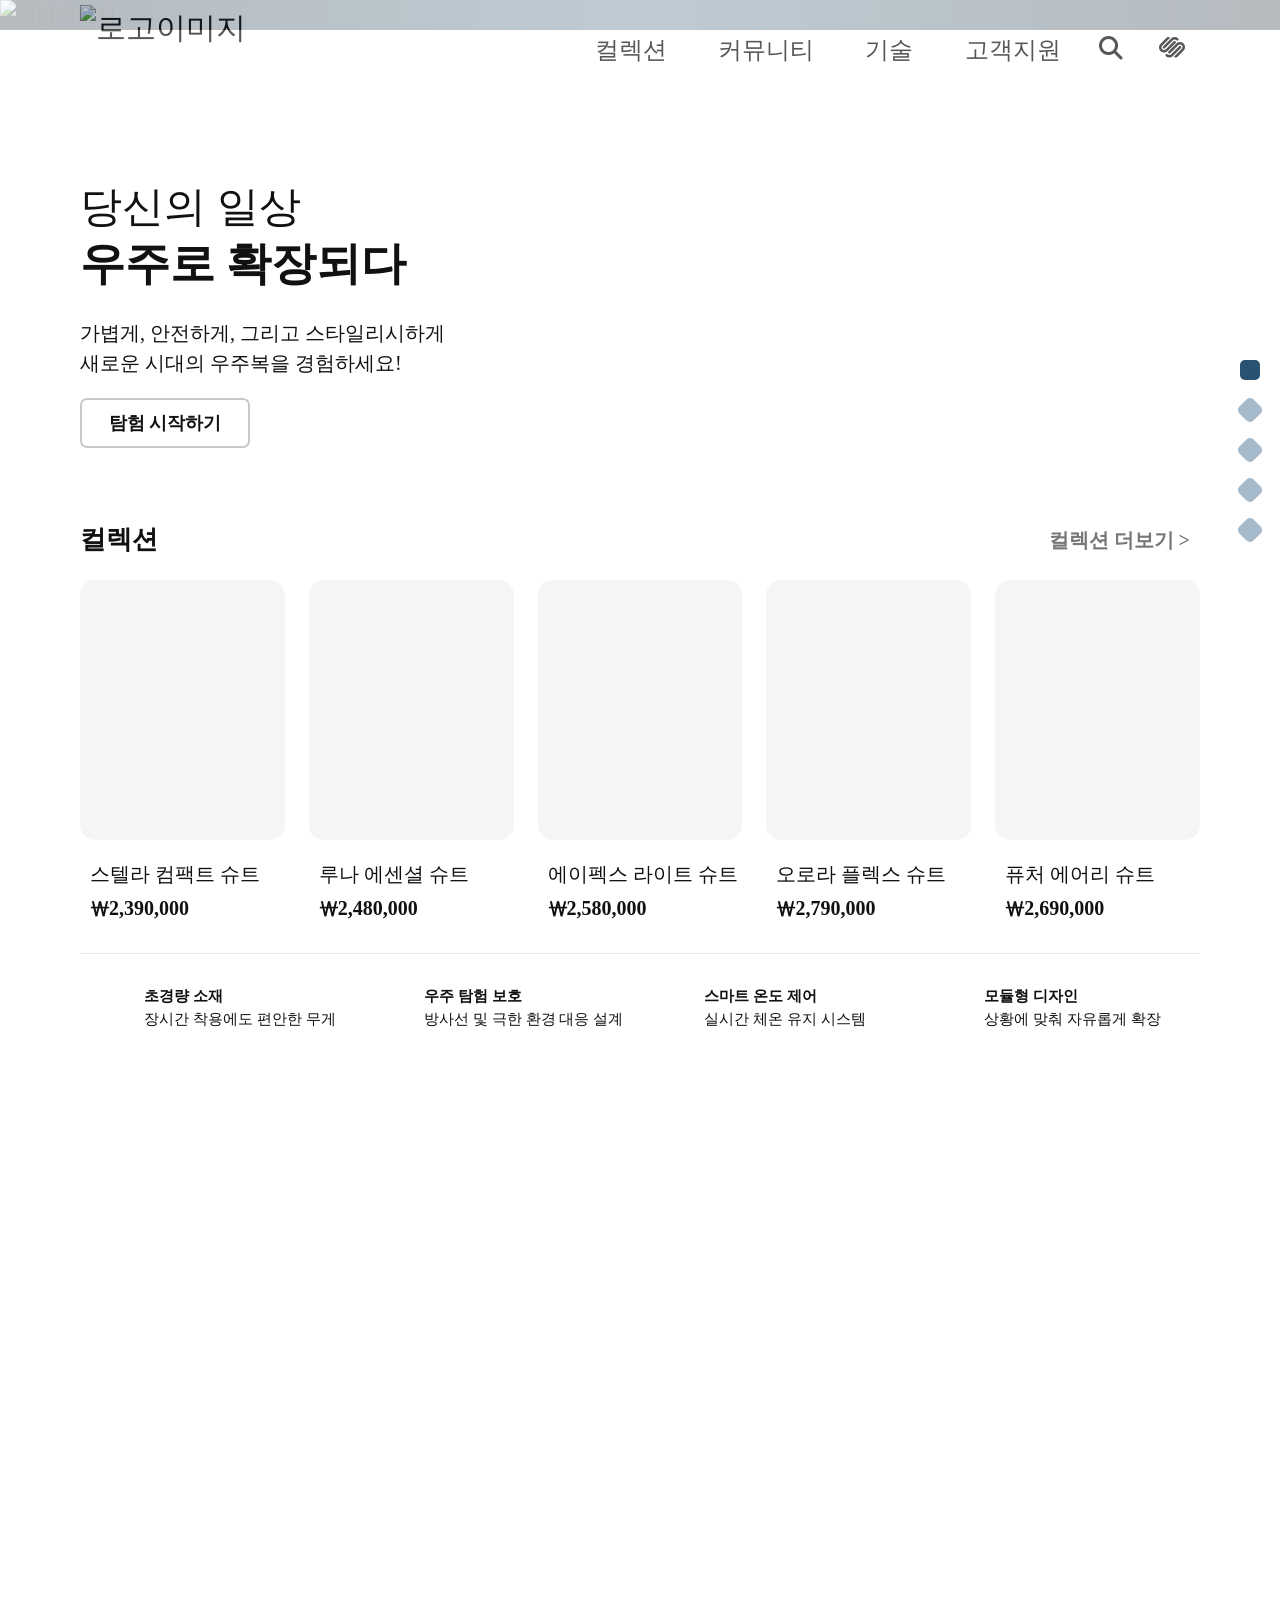
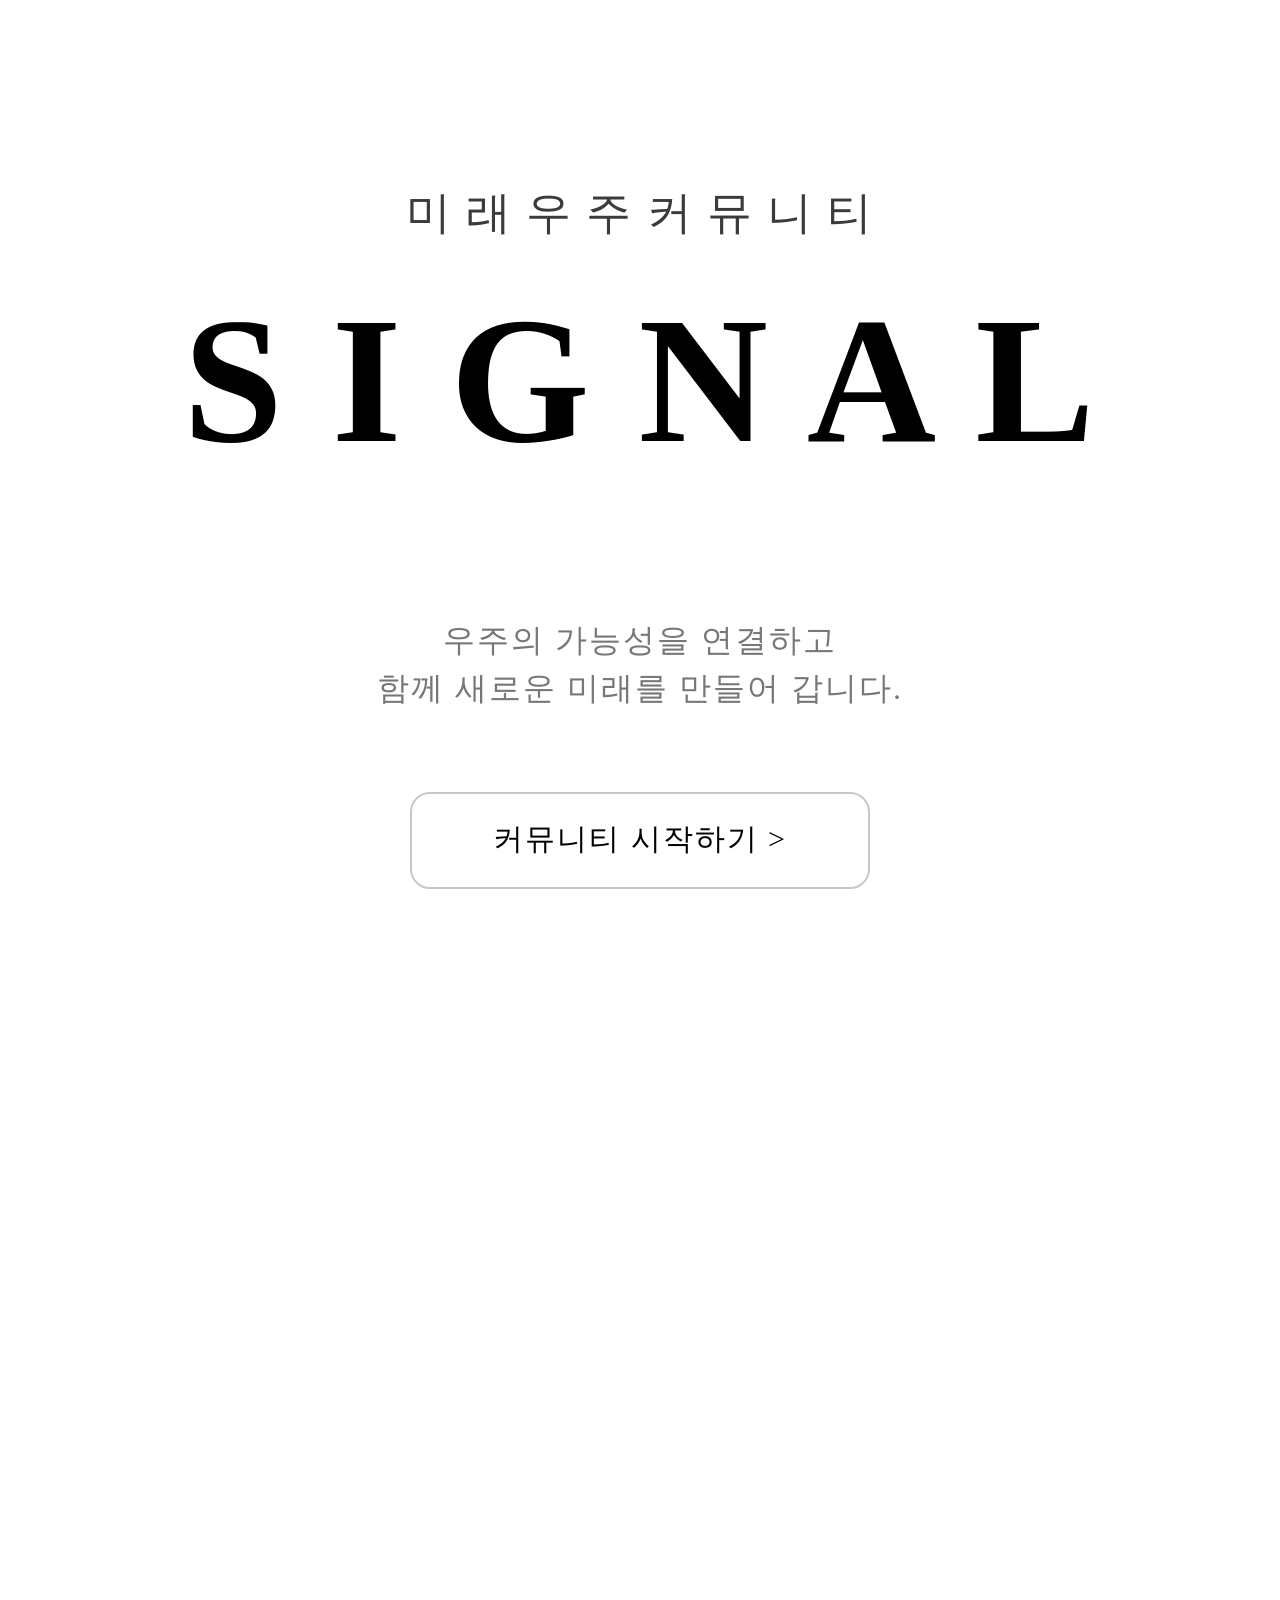
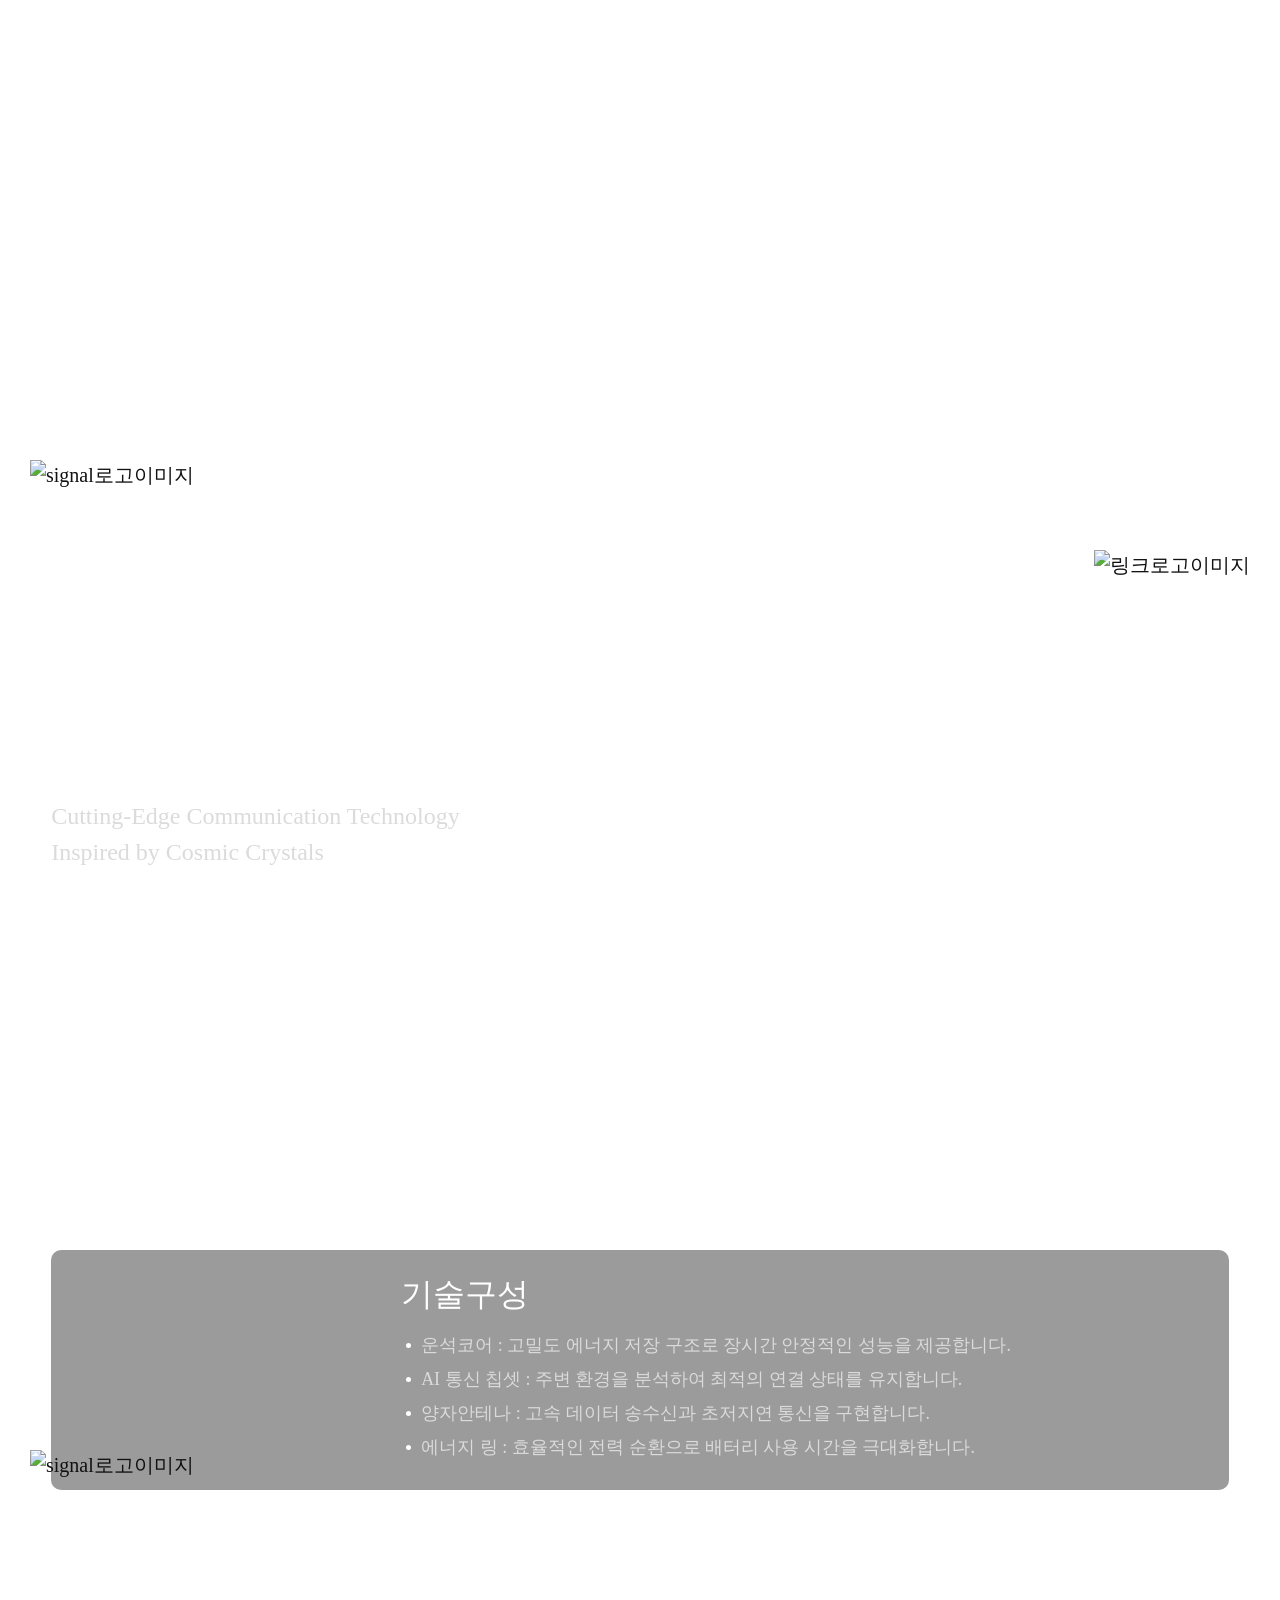
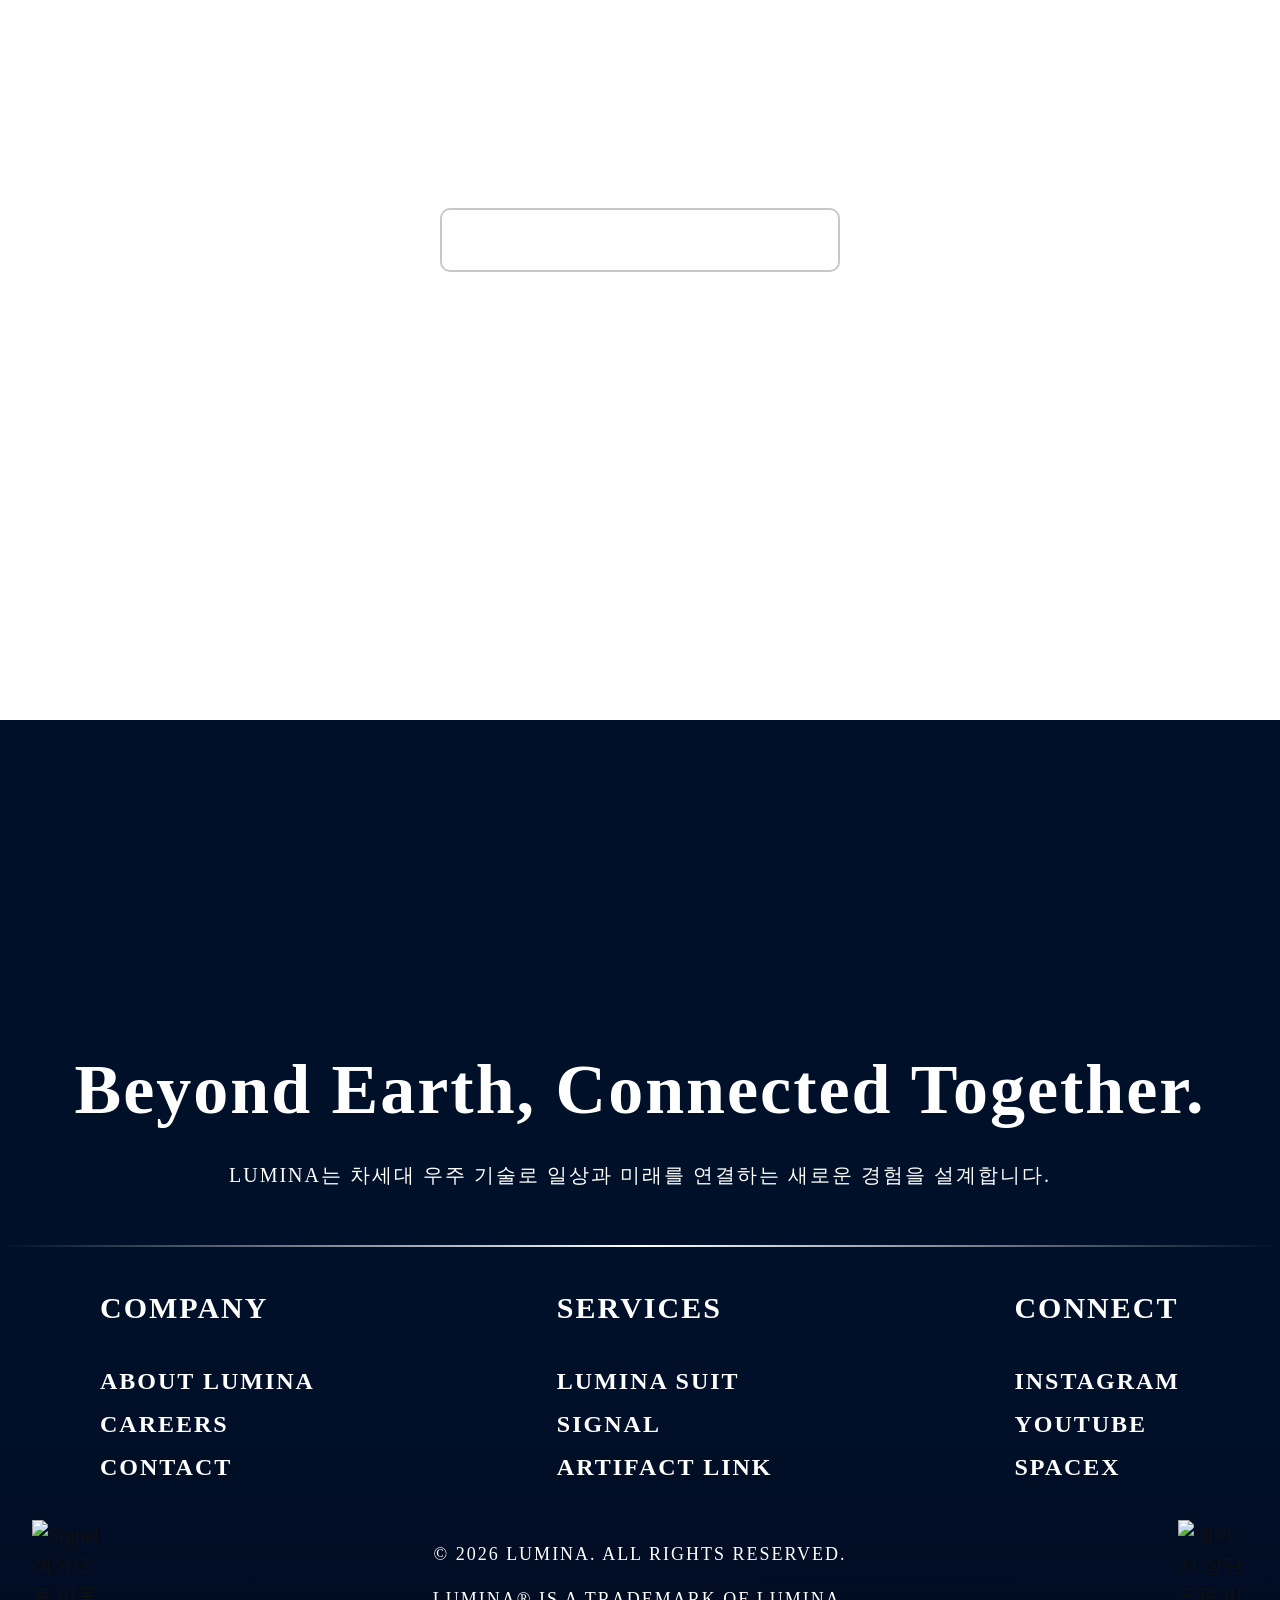
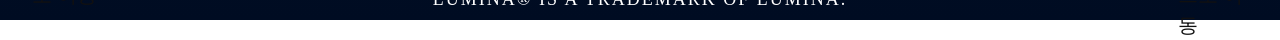
==== index.html @ 4509d10c "Add files via upload" ====
<!DOCTYPE html>
<html lang="ko">
<head>
    <meta charset="UTF-8">
    <meta name="viewport" content="width=device-width, initial-scale=1.0">
    <title>LUMINA</title>
    <link rel="stylesheet" href="./css/style.css">
    <link rel="stylesheet" href="./css/all.css">
    <link rel="stylesheet" href="./css/media.css">
    <link rel="icon" href="./images/icon.png">
</head>
<body>
    <main id="MAIN">
        <div class="main_wrap">
            <div class="main_Bg">
                <img src="./images/bg6_2.png" alt="배경이미지">
            </div>
            <div id="skip">
                <a href="#">LuminaSuit - click</a>
                <a href="#">LuminaSignal - click</a>
                <a href="#">LuminaLink - click</a>
                <a href="#">LuminaCare - click</a>
                <a href="#">Footer - click</a>
            </div>
            <div id="dot">
                <ul>
                    <li class="active"><a href="#"><em>section1</em></a></li>
                    <li><a href="#"><em>section2</em></a></li>
                    <li><a href="#"><em>section3</em></a></li>
                    <li><a href="#"><em>section4</em></a></li>
                    <li><a href="#"><em>section5</em></a></li>
                </ul>
            </div>
            <div id="LUMINA">
                <section id="luminaSuit">
                    <div class="suit_inner">
                        <header class="header">
                            <div class="headerContain">
                                <h1 class="logo">
                                    <a href="#">
                                        <img src="./images/logo.png" alt="로고이미지">
                                    </a>
                                </h1>
                                <div class="headerMenu">
                                    <nav class="nav">
                                        <ul>
                                            <li><a href="./index1.html">컬렉션</a></li>
                                            <li><a href="./index2.html">커뮤니티</a></li>
                                            <li><a href="./index3.html">기술</a></li>
                                            <li><a href="./index4.html">고객지원</a></li>
                                        </ul>
                                    </nav>
                                    <div class="btn">
                                        <button type="button" class="search_btn" aria-label="검색창 열기">
                                            <i class="fa-solid fa-magnifying-glass"></i>
                                        </button>
                                        <button type="button" class="login_btn" aria-label="Login_btn">
                                            <i class="fa-brands fa-squarespace"></i>
                                        </button>
                                    </div>
                                </div>
                            </div>
                        </header> 
                        <div class="headerPopup">
                            <div class="search_popup">
                                <div class="search_box">
                                    <button type="button" class="search_close" aria-label="검색창 닫기">
                                        <i class="fa-solid fa-xmark"></i>
                                    </button>
                                    <form class="search_form">
                                        <label class="blind" for="searchInput"></label>
                                        <input type="search" id="searchInput" class="searchBar"  placeholder="무엇을 도와드릴까요?">
                                        <button type="submit" class="search">SEARCH</button>
                                    </form>
                                </div>
                            </div>
                            <div class="login_popup">
                                <div class="login_box">
                                    <button type="button" class="login_close" aria-label="로그인 닫기">
                                        <i class="fa-solid fa-xmark"></i>
                                    </button>
                                    <h2 class="login_tit">LOGIN</h2>
                                    <form class="login_form">
                                        <label class="blind" for="loginId">이메일</label>
                                        <input type="email" id="loginId" class="email"  placeholder="Email address">
                                        <label class="blind" for="loginPw">비밀번호</label>
                                        <input type="password" id="loginPw" class="pass" placeholder="Password">
                                        <button type="submit" class="login">로그인</button>
                                    </form>
                                </div>
                            </div>
                        </div>
                        <section class="banner">
                            <div class="banner_inner">
                                <h2 class="banner_tit">
                                    <p class="p1">당신의 일상</p>
                                    <p class="p2">우주로 확장되다</p>
                                </h2>
                                <span class="banner_desc">
                                    가볍게, 안전하게, 그리고 스타일리시하게
                                    <em>새로운 시대의 우주복을 경험하세요!</em>
                                </span>
                                <button class="start_btn"><span>탐험 시작하기</span></button>
                            </div>
                        </section>
                        <div class="collection">
                            <div class="collection_inner">
                                <div class="collect_box">
                                    <h3 class="collection_tit">컬렉션</h3>
                                    <a href="./index1.html" class="collection_more" target="_blank">컬렉션 더보기 ></a>
                                </div>
                                <div class="collect_view swiper mySwiper">
                                    <div class="collect_list swiper-wrapper">
                                        <div class="collect_item swiper-slide col1">
                                            <a href="#">
                                                <img src="./images/wear1.png" alt="우주복1">
                                            </a>
                                            <span>스텔라 컴팩트 슈트</span> 
                                            <em>₩2,390,000</em>
                                        </div>
                                        <div class="collect_item swiper-slide col2">
                                            <a href="#">
                                                <img src="./images/wear2.png" alt="우주복2">
                                            </a>
                                            <span>루나 에센셜 슈트</span> <em>₩2,480,000</em>
                                        </div>
                                        <div class="collect_item swiper-slide col3">
                                            <a href="#">
                                                <img src="./images/wear3.png" alt="우주복3">
                                            </a>
                                            <span>에이펙스 라이트 슈트</span> <em>₩2,580,000</em>
                                        </div>
                                        <div class="collect_item swiper-slide col4">
                                            <a href="#">
                                                <img src="./images/wear4.png" alt="우주복4">
                                            </a>
                                            <span>오로라 플렉스 슈트</span> <em>₩2,790,000</em>
                                        </div>
                                        <div class="collect_item swiper-slide col5">
                                            <a href="#">
                                                <img src="./images/wear5.png" alt="우주복5">
                                            </a>
                                            <span>퓨처 에어리 슈트</span> <em>₩2,690,000</em>
                                        </div>
                                    </div>
                                </div>
                                <div class="collect_icon">
                                    <div class="icon_box">
                                        <div class="desc_icon con1"></div>
                                        <span>초경량 소재<em>장시간 착용에도 편안한 무게</em><span>
                                    </div>
                                    <div class="icon_box">
                                        <div class="desc_icon con2"></div>
                                        <span>우주 탐험 보호<em>방사선 및 극한 환경 대응 설계</em><span>
                                    </div>
                                    <div class="icon_box">
                                        <div class="desc_icon con3"></div>
                                        <span>스마트 온도 제어<em>실시간 체온 유지 시스템</em><span>
                                    </div>
                                    <div class="icon_box">
                                        <div class="desc_icon con4"></div>
                                        <span>모듈형 디자인<em>상황에 맞춰 자유롭게 확장</em><span>
                                    </div>
                                </div>
                            </div>
                        </div>
                    </div>
                </section>
                <section id="luminaSignal">
                    <div class="signal_inner">
                        <div class="signal_planet">
                            <div class="signal_planet_light"></div>
                            <div class="signal_planet_dark"></div>
                        </div>
                        <div class="signal_box">
                            <span class="signal_text">미 래 우 주 커 뮤 니 티</span>
                            <div class="signal_tit"> S I G N A L</div>
                            <span class="signal_desc">우주의 가능성을 연결하고
                                <em>함께 새로운 미래를 만들어 갑니다.</em>
                            </span>
                            <a href="./index2.html" class="signal_btn"><span>커뮤니티 시작하기 ></span></a>
                        </div>
                        <div class="signal_logo">
                            <a href="./index2.html" target="_blank">
                                <img src="./images/logoSignal.png" alt="signal로고이미지">
                            </a>
                        </div>
                    </div>
                </section>
                <section id="luminaLink">
                    <div class="link_inner">
                        <div class="link_logo">
                            <a href="#" target="_blank">
                                <img src="./images/logoLink.png" alt="링크로고이미지">
                            </a>
                        </div>
                        <div class="linkContain">
                            <div class="link_tit">
                                <span>우주의 에너지를 담은</span>
                                <span>연결의 반지</span>
                            </div>
                            <span class="link_desc">
                                <em>Cutting-Edge Communication Technology</em>
                                <em>Inspired by Cosmic Crystals</em>
                            </span>
                            <div class="link_icon">
                                <div class="icon_box">
                                    <div class="link_icon con5"></div>
                                    <span>실시간 통신<em>0.01s 초저지연</em><span>
                                </div>
                                <div class="icon_box">
                                    <div class="link_icon con6"></div>
                                    <span>초고속 전송<em>10Tbps 속도</em><span>
                                </div>
                                <div class="icon_box">
                                    <div class="link_icon con7"></div>
                                    <span>강력한 안정성<em>99.999% 연결</em><span>
                                </div>
                                <div class="icon_box">
                                    <div class="link_icon con8"></div>
                                    <span>에너지 효율<em>스마트 전력관리</em><span>
                                </div>
                            </div>
                            <div class="link_features">
                                <div class="features_box">
                                    <div class="features_img"></div>
                                    <h3 class="features_tit">기술구성</h3>
                                    <span class="features_desc">
                                        <em>운석코어 : 고밀도 에너지 저장 구조로 장시간 안정적인 성능을 제공합니다.</em>
                                        <em>AI 통신 칩셋 : 주변 환경을 분석하여 최적의 연결 상태를 유지합니다.</em>
                                        <em>양자안테나 : 고속 데이터 송수신과 초저지연 통신을 구현합니다.</em>
                                        <em>에너지 링 : 효율적인 전력 순환으로 배터리 사용 시간을 극대화합니다.</em>
                                    </span>
                                </div>
                                <div class="features_cart">
                                    <img src="./images/linebg2.png" alt="차트이미지">
                                    <span class="line_overlay"></span>
                                    <span class="cart_box">
                                        <em class="name1">데이터처리</em>
                                        <em class="name2">통신속도</em>
                                        <em class="name3">안정성</em>
                                        <em class="name4">에너지효율</em>
                                        <em class="name5">연결범위</em>
                                        <em class="name6">보안성</em>
                                    </span>
                                </div>
                            </div>    
                        </div>
                        <div class="linkProduct">
                            <div class="product_img"></div>
                            <span>Tektite Core</span>
                        </div>
                    </div> 
                </section>
                <section id="luminaCare">
                    <div class="care_inner">
                        <div class="care_logo">
                            <a href="./index4.html" target="_blank">
                                <img src="./images/logoCare.png" alt="signal로고이미지">
                            </a>
                        </div>
                        <div class="care_box">
                            <div class="care_tit">
                                <span>우리는</span>
                                <span>미래에도 <em class="care"> 연결되어 있습니다.</em></span>
                            </div>
                            <span class="care_desc">
                                <em>시간을 넘어</em> 
                                <em>당신의 일상과 미래까지</em> 
                                <em>LUMINA는 연결을 멈추지 않습니다.</em>
                            </span>
                            <a href="./index4.html" class="care_btn" target="_blank"><span>AI와 발전하는</span>
                                <span>더 스마트한 고객지원  ></span> </a>
                        </div>
                    </div>
                </section>
                <footer id="footer">
                    <div class="footer_inner">
                        <div class="footerContain">
                            <div class="footer_tit">
                                Beyond Earth, Connected Together.
                            </div>
                            <span class="footer_desc">
                                LUMINA는 차세대 우주 기술로 일상과 미래를 연결하는 새로운 경험을 설계합니다.
                            </span>
                            <span class="line"></span>
                            <nav class="footer_nav">
                                <ul>
                                    <li>
                                        <a href="#">COMPANY</a>
                                        <ul class="sub">
                                            <li><a href="#">ABOUT LUMINA</a></li>
                                            <li><a href="#">CAREERS</a></li>
                                            <li><a href="#">CONTACT</a></li>
                                        </ul>
                                    </li>
                                    <li>
                                        <a href="#">SERVICES</a>
                                        <ul class="sub">
                                            <li><a href="./index1.html">LUMINA SUIT</a></li>
                                            <li><a href="./index2.html">SIGNAL</a></li>
                                            <li><a href="./index3.html">ARTIFACT LINK</a></li>
                                        </ul>
                                    </li>
                                    <li>
                                        <a href="#">CONNECT</a>
                                        <ul class="sub">
                                            <li><a href="https://www.instagram.com/">INSTAGRAM</a></li>
                                            <li><a href="https://www.youtube.com/">YOUTUBE</a></li>
                                            <li><a href="https://x.com/">SPACEX</a></li>
                                        </ul>
                                    </li>
                                </ul>
                            </nav>
                            <div class="footer_copy">
                                <span>© 2026 LUMINA. ALL RIGHTS RESERVED.
                                    <em> LUMINA® IS A TRADEMARK OF LUMINA.</em>
                                </span>
                            </div>
                        </div>
                    </div>
                </footer>
            </div>
            <div id="Link">
                <div id="Link_singnal">
                    <a href="./index2.html">
                        <img src="./images/link1.png" alt="Signal 섹션으로 이동">
                    </a>
                </div>
                <div id="Link_top">
                    <a href="#">
                        <img src="./images/suit2.png " alt="페이지 상단으로 이동">
                    </a>
                </div>
            </div>
        </div>
    </main>

    <script src="https://ajax.googleapis.com/ajax/libs/jquery/1.12.4/jquery.min.js"></script>
    <script src="https://cdn.jsdelivr.net/npm/swiper@14.0.1/swiper-bundle.min.js"></script>
    <script src="https://cdn.jsdelivr.net/npm/gsap@3.15/dist/gsap.min.js"></script>

    <script>
    

    // dot

    const dot = $("#dot>ul>li");
    const sect = $("#LUMINA>section, #LUMINA > footer");
    
    dot.click(scrollNav);

    function scrollNav(e){
        e.preventDefault();
        let target=$(this);
        let index=target.index();
        let section=sect.eq(index);
        let offset=section.offset().top;
        $("html, body").animate({scrollTop:offset},600);
    }
    
    $(window).scroll(function(){
        let wScroll = $(this).scrollTop();
        let current = 0;

        for (let i = 0; i < sect.length; i++) {
            let sectTop = sect.eq(i).offset().top;

            if (wScroll >= sectTop - 200) {
            current = i;
            }
        }
        // 페이지 맨 아래 근처면 마지막 dot 활성화
        if (wScroll + $(window).height() >= $(document).height() - 5) {
            current = sect.length - 1;
        }
        dot.removeClass("active");
        dot.eq(current).addClass("active");
    });


    // search open
    const searchPopup = document.querySelector('.search_popup');
    const searchClose = document.querySelector('.search_close');
    const searchBtn = document.querySelector('.search_btn');
    
    // 열기
    searchBtn.addEventListener('click', () => {
        loginPopup.classList.remove('active');
        searchPopup.classList.add('active');
    });
    // 닫기
    searchClose.addEventListener('click', () => {
        searchPopup.classList.remove('active');
    });

    
    // search 
    const searchForm = document.querySelector('.search_form');
    const searchInput = document.querySelector('#searchInput');

    // 검색 실행 이벤트 (Enter or 버튼 클릭)
    searchForm.addEventListener('submit',(e)=>{
        e.preventDefault();
        const keyword = searchInput.value.trim(); 
        // 입력값 공백 제거
        
        // 값이 없으면 실행 안 함
        if (keyword === '') return;

        // 네이버 검색 URL 생성
        const url = `https://search.naver.com/search.naver?query=${encodeURIComponent(keyword)}`;
        // ${encodeURIComponent(keyword) :검색어를 URL 안전한 문자로 변환

        console.log(searchForm);
        console.log(searchInput);
    
        window.open(url, '_blank');

        searchInput.value = '';
    });
        

    //login
    const loginPopup = document.querySelector('.login_popup');
    const loginClose = document.querySelector('.login_close');
    const loginForm = document.querySelector('.login_form');
    const loginBtn = document.querySelector('.login_btn'); 

    // 열기
    loginBtn.addEventListener('click', () => {
        searchPopup.classList.remove('active');
        loginPopup.classList.add('active');
    });
    // 닫기
    loginClose.addEventListener('click', () => {
        loginPopup.classList.remove('active');
    });


    //login
    loginForm.addEventListener('submit',(e) =>{
        e.preventDefault();

        const email = document.querySelector('#loginId').value.trim();
        const pw = document.querySelector('#loginPw').value.trim();

        // 임의 값이라도 입력되면 실행
        if (email === '' || pw === '') return;

        // 성공 처리 (임시)
        loginPopup.classList.remove('active'); //창닫기
        loginForm.reset(); // 입력값 초기화
    });
    

    // 검색, 로그인 ESC키 닫기
    document.addEventListener('keydown', (e) => {
        if (e.key === 'Escape') {
            searchPopup.classList.remove('active');
            loginPopup.classList.remove('active');
        }
    });


    //스크롤내려오기
    
    window.addEventListener("scroll", () => {
        const bg = document.querySelector("#MAIN .main_Bg");
        if (!bg) return;

        const w = window.innerWidth;
        const scrollY = window.scrollY;

        let speed = 0.63; // PC 기본

        if (w <= 300) {
            speed = 0.6;      // Small Mobile
        } else if (w <= 440) {
            speed = 0.98;      // Mobile
        } else if (w <= 600) {
            speed = 0.9;      // Large Mobile
        } else if (w <= 780) {
            speed = 0.9;      // Small Tablet
        } else if (w <= 900) {
            speed = 0.9;      // Tablet
        } else if (w <= 1039) {
            speed = 0.9;      // Large Tablet
        } else if (w >= 1440) {
            speed = 0.63;        // Large PC
        }

        bg.style.transform = `translateY(${scrollY * speed}px)`;
    });

    

    //클릭시 이벤트

    document.querySelectorAll('.desc_icon').forEach(icon => {
        icon.addEventListener('click', () => {
            icon.classList.toggle('on');
        });
    });

    const linkProduct = document.querySelector('.linkProduct');
    linkProduct.addEventListener('click', () => {
        linkProduct.classList.toggle('on');
    });

    const linkDesc = document.querySelector('.linkContain .link_desc');
    linkDesc.addEventListener('click', () => {
        linkDesc.classList.toggle('on');
    });

    document.querySelectorAll('.icon_box').forEach(box => {
        box.addEventListener('click', () => {
            box.classList.toggle('on');
        });
    });
    document.querySelectorAll('.features_cart').forEach(cart => {
        cart.addEventListener('click', () => {
            cart.classList.toggle('on');
        });
    });



   //순차적 슬라이드
    document.addEventListener("DOMContentLoaded", () => {

    const section = document.querySelector("#luminaLink");
    if (!section) return;

    const tit = section.querySelector(".link_tit");
    const desc = section.querySelector(".link_desc");

    const featureTit = section.querySelector(".features_tit");
    const featureDesc = section.querySelector(".features_desc");
    const ems = section.querySelectorAll(".features_desc > em");

    const icons = section.querySelectorAll(".icon_box");
    const featureImg = section.querySelector(".features_img");
    const cart = section.querySelector(".features_cart");

    const product = section.querySelector(".linkProduct");
    const productImg = section.querySelector(".product_img");
    const productText = section.querySelector(".linkProduct > span");

    let timer = null;
    let hasPlayed = false;

    const reset = () => {
        section.querySelectorAll(".is_active").forEach(el => {
            el.classList.remove("is_active");
        });
    };

    const play = () => {
        reset();
        let delay = 250;

        // 타이틀 + 설명
        setTimeout(() => {
            tit?.classList.add("is_active");
            desc?.classList.add("is_active");
        }, delay);

        delay += 400;

        // 기술
        setTimeout(() => {
            featureTit?.classList.add("is_active");
            featureDesc?.classList.add("is_active");
        }, delay);

        delay += 300;

        // 기술 상세
        ems.forEach(el => {
            setTimeout(() => el.classList.add("is_active"), delay);
            delay += 120;
        });

        // 아이콘
        icons.forEach(el => {
            setTimeout(() => el.classList.add("is_active"), delay);
            delay += 120;
        });

        // 이미지 + 카드
        setTimeout(() => featureImg?.classList.add("is_active"), delay);
        delay += 200;

        setTimeout(() => cart?.classList.add("is_active"), delay);
        delay += 200;

        // 반지
        setTimeout(() => {
            product?.classList.add("is_active");
            productImg?.classList.add("is_active");
            productText?.classList.add("is_active");
        }, delay);

    };

    const observer = new IntersectionObserver((entries) => {

            entries.forEach(entry => {
                if (entry.isIntersecting) {
                    clearTimeout(timer);
                    timer = setTimeout(() => {
                        hasPlayed = true;
                        play();
                    }, 200);
                } else {
                    // ⭐ 핵심: 완전 초기화 후 다시 가능하게
                    if (hasPlayed) {
                        reset();
                    }
                }
            });
        }, {
            threshold: 0.3
        });

        observer.observe(section);
    });





    //마우스효과
    document.addEventListener("DOMContentLoaded", () => {
        const luminaSignal = document.querySelector("#luminaSignal");
        const planet = document.querySelector(".signal_planet");
        const dark = document.querySelector(".signal_planet_dark");

        if (!luminaSignal || !planet || !dark) return;

        let lastX = 0;
        let lastY = 0;

        function hideDark() {
            gsap.to(dark, {
            duration: 0.45,
            clipPath: `circle(0px at ${lastX}px ${lastY}px)`,
            ease: "power2.out",
            overwrite: true
            });
        }

        function follow(clientX, clientY) {
            const rect = planet.getBoundingClientRect();

            const x = clientX - rect.left;
            const y = clientY - rect.top;

            const centerX = rect.width / 2;
            const centerY = rect.height / 2;
            const radius = Math.min(rect.width, rect.height) / 2;

            const distance = Math.hypot(x - centerX, y - centerY);

            if (distance <= radius) {
            lastX = x;
            lastY = y;

            gsap.to(dark, {
                duration: 0.25,
                clipPath: `circle(180px at ${x}px ${y}px)`,
                ease: "power2.out",
                overwrite: true
            });
            } else {
            hideDark();
            }
        }

        /* PC */
        luminaSignal.addEventListener("mousemove", (e) => {
            follow(e.clientX, e.clientY);
        });

        luminaSignal.addEventListener("mouseleave", hideDark);

        /* 휴대폰 */
        luminaSignal.addEventListener(
            "touchstart",
            (e) => {
            const touch = e.touches[0];
            follow(touch.clientX, touch.clientY);
            },
            { passive: true }
        );

        luminaSignal.addEventListener(
            "touchmove",
            (e) => {
            const touch = e.touches[0];
            follow(touch.clientX, touch.clientY);
            },
            { passive: true }
        );
        });

        //top
        const topBtn = document.querySelector("#Link_top a");

            topBtn.addEventListener("click", (e) => {
            e.preventDefault();
            window.scrollTo({
                top: 0,
                behavior: "smooth"
            });
        });




    
    </script>

</body>
</html>
---- css/style.css ----
@charset "utf-8";
/* setting */
@import url(./setting/font.css);
@import url(./setting/reset.css);
@import url(./setting/vars.css);



*{color: var(--text1);}
/* MAIN */

body{overflow-x: hidden;}
#MAIN{
    position: relative;
    overflow: visible;
}
#MAIN .main_wrap{
    position: relative;
    isolation: isolate;
    /* 박스 안의 z-index를 독립적으로 관리하는 설정 */
    width: 100%;
}
/* .main_Bg */
#MAIN .main_wrap .main_Bg{
    position: absolute;
    top: 0;
    left: 0;
    width: 100%;
    z-index: -1;
    will-change: transform;
    background: radial-gradient(circle at 50% 35%, #285172 0%, #17384f 45%, #0a1b29 100%);
}
#MAIN .main_wrap .main_Bg>img{
    width: 100%;
    height: auto;
    display: block;
    object-fit: cover; 
}

/* skip */
#skip{}
#skip>a{
    display: block;
    position: absolute;
    top: -100px;
    left: 0;
    z-index: 100;
    background-color: var(--bg-nav);
    color: var(--w);
    padding: 10px 20px;
    text-align: center;
    border-radius: 0 50px 50px 0;
}
#skip>a:focus{
    top: 0;
    outline: none;
    color: var(--w);
    transition: 0.5s linear;
}
#skip:hover>a:focus{
    color: var(--b);
}
/* dot */
#dot{
    position: fixed;
    top: 50%;
    right: 0;
    transform: translateY(-50%);
    z-index: 100;
}
#dot>ul{}
#dot>ul>li{}
#dot>ul>li>a{
    display: block;
    width: 20px;
    height: 20px;
    margin: 1rem;
    background-color: var(--bg-nav);
    border-radius: 5px;
    transform: rotate(45deg) scale(1);
    transition: 0.5s;
}
#dot>ul>li.active>a{
    background-color: #285172;
    transform: rotate(180deg);
    box-shadow: var(--shadow-primary);
}

#dot>ul>li>a>em{display: none;}


/* ==== #id-inner ==== */
#LUMINA{}

/* #luminaSuit */
#luminaSuit{
    width: 100%;
    height: 1080px;
}
#luminaSuit .suit_inner{
    position: relative;
    width: 100%;
    height: 100%;
}
#luminaSuit .suit_inner::before{
    content: "";
    position: absolute;
    top: 0;
    left: 0;
    background: url(../images/bg.png) center /cover no-repeat;
    z-index: -1;
    width: 100%;
    height: 500px;
    /* pointer-events: none; */
}
#luminaSuit .suit_inner::after{
    content: "";
    position: absolute;
    top: 110px;
    right: 20%;
    background: url(../images/bg1_1.png) center /cover no-repeat;
    z-index: -1;
    width: 300px;
    height: 520px;
    /* pointer-events: none; */
}

/* #luminaSignal */
#luminaSignal{
    overflow: hidden;
    position: relative;
    width: 100%;
    height: 2640px;
}
/* bg2_2 : 제일 위 */
#luminaSignal::before {
    content: "";
    position: absolute;
    inset: 0;
    background: url(../images/bg2_1.png) center / cover no-repeat;
    z-index: 3;
    pointer-events: none;
}
#luminaSignal .signal_inner{
    width: 100%;
}

/* #luminaLink */
#luminaLink{
    width: 100%;
    height: 100vh;
    background: url(../images/bg4.png) center / cover no-repeat;
}
#luminaLink .link_inner{
    position: relative;
    width: 100%;
    height: 100%;
}

/* #luminaCare */
#luminaCare{
    width: 100%;
    height: 100vh;
    background: url(../images/bg5_1.png) center / cover no-repeat;
}
#luminaCare .care_inner{
    position: relative;
    width: 100%;
    height: 100%;
}

/* #footer */
#footer{
    position: relative;
    min-height: 100vh;
    height: auto;
}
#footer .footer_inner{
    position: relative;
    width: 100%;
    height: 100%;
}
#footer::before{
    content: "";
    position: absolute;
    top: 0;
    left: 0;
    width: 100%;
    height: 100%;
    background: linear-gradient(
        180deg,
        #011029 0%,
        #011029 70%,
        #000c22 100%
    );
    z-index: -2;
}


/* #LINK */
#LINK{
    width: 100%;
    position: absolute;
    display: flex;
    justify-content: space-between;
}
/* #Link_singnal */
#Link_singnal{
    width: 70px;
    height: 70px;
    position: absolute;
    bottom: 30px;
    left: 2.5vw;
}
#Link_singnal>a{}
#Link_singnal>a>img{
    width: 100%;
    height: 100%;
    object-fit: cover;
    object-position: center;
    transition: 0.5s;
}

/* #Link_top */
#Link_top{
    width: 70px;
    height: 70px;
    position: absolute;
    bottom: 30px;
    right: 2.5vw;
}
#Link_top>a{}
#Link_top>a>img{
    width: 100%;
    height: 100%;
    object-fit: cover;
    object-position: center;
    transition: 0.5s;
}
#Link_singnal:hover>a>img{
    filter:
        drop-shadow(0 0 5px rgba(228, 189, 18, 0.7))
        drop-shadow(0 0 10px rgba(255,255,255,.9))
        drop-shadow(0 0 20px rgba(255,255,255,.7));
    transform: scale(1.05);
}
#Link_top:hover>a>img{
    filter:
        drop-shadow(0 0 5px #00d9ffb3)
        drop-shadow(0 0 10px rgba(255,255,255,.9))
        drop-shadow(0 0 20px rgba(255,255,255,.7));
    transform: scale(1.05);
}



/* ==== class ==== */

.header{}

/* headerContain */
.header .headerContain{
    width: 100%;
    height: 100px;
    display: flex;
    justify-content: space-between;
    background-color: var(--w);
    opacity: 0.7;
    padding: 0 80px; 
}
/* logo */
.header .headerContain .logo{}
.header .headerContain .logo>a{}
.header .headerContain .logo>a>img{
    width: 340px;
    height: 97px;
}
.header .headerContain .headerMenu{
    display: flex;
    justify-content: center;
    align-items: center;
}
.header .headerContain .headerPopup{}
/* nav */
.header .headerContain .headerMenu .nav{
    cursor: pointer;
}
.header .headerContain .headerMenu .nav>ul{}
.header .headerContain .headerMenu .nav>ul>li{
    display: inline;
}
.header .headerContain .headerMenu .nav>ul>li>a{
    display: inline-block;
    font-size: 24px;
    font-weight: 500;
    padding: 0 1.8vw;
    transition: 0.3s;
}
.header .headerContain .headerMenu .nav>ul>li:hover>a{
    color: var(--textH2);
}
/* btn */
.header .headerContain .headerMenu .btn{}
.header .headerContain .headerMenu .btn>button>i{
    margin: 0 1.2vw;
    cursor: pointer;
    transition: 0.3s;
}
.header .headerContain .headerMenu .btn .search_btn>i{font-size: 24px;}
.header .headerContain .headerMenu .btn .search_btn:hover>i,.header .headerContain .headerMenu .btn .login_btn:hover>i{
    opacity: 0.5;
}
.header .headerContain .headerMenu .btn .login_btn>i{font-size: 26px;}


/* headerPopup */
.suit_inner .headerPopup{}
/* search_popup */
.suit_inner .headerPopup .search_popup{
    position: absolute;
    top: 100px;
    left: 50%;
    transform: translateX(-50%);
    z-index: 100;
    width: 100%;
    opacity: 0;
    visibility: hidden;
    /* pointer-events: none; */
    transition: opacity .3s ease, visibility .3s;
}
.suit_inner .headerPopup .search_popup.active{
    opacity: 1;
    visibility: visible;
    /* pointer-events: auto; */
}
.suit_inner .headerPopup .search_popup .search_box{
    width: 100%;
    height: 60px;
    background-color: var(--w);
}
.suit_inner .headerPopup .search_popup .search_box .search_form{
    display: flex;
}
.suit_inner .headerPopup .search_popup .search_box .search_close{
    position: absolute;
    top: 20px;
    right: 20px;
    font-size: 15px;
    cursor: pointer;
}
.suit_inner .headerPopup .search_popup .searchBar{
    width: 85%;
    margin: 10px;
    padding: 0 0 0 50%;
    outline: none;
    border: none;
    line-height: 40px;
    font-size: 20px;
}
.suit_inner .headerPopup .search_popup .searchBar::placeholder{
    font-size: 18px;
}
.suit_inner .headerPopup .search_popup .search{
    width: 10%;
    font-size: 20px;
    cursor: pointer;
    transition: 0.3s;
}
.suit_inner .headerPopup .search_popup .search:hover{
    color: var(--textH2);
}

/* login_popup */
.suit_inner .headerPopup .login_popup{
    width: 20%;
    position: absolute;
    top: 130px;
    right: 80px;
    z-index: 100;
    background-color: rgba(255,255,255,0.8);
    padding: 10px 40px;
    border-radius: 15px;
    opacity: 0;
    visibility: hidden;
    /* pointer-events: none; */
    transition: opacity 0.3s ease, visibility 0.3s;
} 
.suit_inner .headerPopup .login_popup.active{
    opacity: 1;
    visibility: visible;
    /* pointer-events: auto; */
}
.suit_inner .headerPopup .login_popup .login_box{}
.suit_inner .headerPopup .login_popup .login_box .login_form{
    display: flex;
    flex-direction: column;
    align-items: right;
}
.suit_inner .headerPopup .login_popup .login_box .login_form>input{
    outline: none;
    background: none;
    border: 1px solid var(--textH2);
    border-radius: 7px;
    padding: 10px 20px;
    margin-bottom: 12px;
    font-size: 16px;
}
.suit_inner .headerPopup .login_popup .login_box .login_form>label{     
    font-size: 20px;
    margin: 0 0 7px 0;
}

.suit_inner .headerPopup .login_popup .login_box .login_form>input::placeholder{font-size: 18px;}

.suit_inner .headerPopup .login_popup .login_box .login_close{
    position: absolute;
    top: 20px;
    right: -20px;
    font-size: 15px;
    cursor: pointer;
}
.suit_inner .headerPopup .login_popup .login_box .login_tit{
    font-size: 65px;
    display: block;
    color: var(--textH1);
}
.suit_inner .headerPopup .login_popup .login_box .email{
}
.suit_inner .headerPopup .login_popup .login_box .pass{}
.suit_inner .headerPopup .login_popup .login_box .login{
    font-size: 24px;
    margin: 10px 0;
    font-weight: 700;
    cursor: pointer;
    transition: 0.3s;
    color: var(--gray-600);
}
.suit_inner .headerPopup .login_popup .login_box .login:hover{
    color: var(--textH1);
}


/* banner */
.banner{}
.banner .banner_inner{
    width: 100%;
    height: 400px;
    padding: 80px 80px 0 80px;
}
.banner .banner_inner .banner_tit{
    font-size: 42px;
    line-height: 1.3;
    margin-bottom: 25px;
}
.banner .banner_inner .banner_tit .p1{
    font-weight: 400;
}
.banner .banner_inner .banner_tit .p2{
    font-size: 45px;
    font-weight: 600;
}
.banner .banner_inner .banner_desc{
    display: block;
    font-weight: 400;
    margin-bottom: 20px;
}
.banner .banner_inner .banner_desc>em{
    display: block;
}
.banner .banner_inner .start_btn{
    position: relative;
    overflow: hidden;
    isolation: isolate;
    /* z-index 레이어를 독립적으로 관리 */
    background: transparent;
    transition: color 0.4s ease;
    width: 170px;
    height: 50px;
    border: 2px solid var(--btnBorder);
    border-radius: 7px;
    cursor: pointer;
}
.banner .banner_inner .start_btn:hover{
    border: 2px solid var(--textH3);
}
.banner .banner_inner .start_btn::before,
.banner .banner_inner .start_btn::after {
    content: "";
    position: absolute;
    top: 0;
    width: 0;
    height: 100%;
    z-index: 1;
    transition: width 0.5s ease;
}
.banner .banner_inner .start_btn::before{
    left: 0;
    background: linear-gradient(90deg, #285172, #A4CAF3);
}
.banner .banner_inner .start_btn::after {
    right: 0;
    background: linear-gradient(270deg, #285172, #A4CAF3);
}
.banner .banner_inner .start_btn:hover::before,
.banner .banner_inner .start_btn:hover::after {
    width: 50%;
}
.banner .banner_inner .start_btn>span{
    position: relative;
    z-index: 2;
    font-size: 18px;
    font-weight: 600;
}
.banner .banner_inner .start_btn:hover>span{
    color: var(--w);
    font-weight: 500;
}


/* collection */
.collection{}
.collection .collection_inner{
    width: 100%;
    height: 580px;
    background-color: var(--w);
    padding: 0 80px;
}
.collect_box{
    width: 100%;
    height: 80px;
    display: flex;
    justify-content: space-between;
    align-items: center;
}
.collect_box .collection_tit{
    font-size: 32px;
    font-weight: 600;
}
.collect_box .collection_more{
    color: var(--gray-600);
    font-weight: 600;
    text-align: right;
    transition: 0.3s;
    margin-right: 10px;
}
.collect_box .collection_more:hover{
    color: var(--textH2);
}
/* collect_view */
.collect_view{
    width: 100%;
}
.collect_view .collect_list{
    width: 100%;
    display: flex;
    justify-content: space-between;
    align-items: center;
    border-bottom: 1px solid #e6e6e6;
}
.collect_view .collect_list .collect_item{
    
}
.collect_view .collect_list .collect_item>a{
    display: block;
    overflow: hidden;
    position: relative;
    width: 330px;
    height: 260px;
    background-color: var(--gray-100);
    border-radius: 15px;
    transition: 0.5s;
}
.collect_view .collect_list .collect_item:hover>a{
box-shadow:
        0 5px 20px rgba(0,0,0,0.08),      /* 바깥 그림자 */
        inset 0 0 12px rgba(0,0,0,0.05);  /* 안쪽 그림자 */
}
.collect_view .collect_list .collect_item>a>img{
    position: absolute;
    top: -30px;
    left: 50%;
    transform: translateX(-50%) scale(0.9) translateY(0);
    object-fit: cover;
    object-position: center;
}
.collect_view .collect_list .collect_item:hover>a>img{
    animation: updown 3s cubic-bezier(0.5, 1, 0.89, 1);
}
@keyframes updown{
    0%{transform: translateY(0) translateX(-50%) scale(0.9);}
    50%{transform: translateY(-50%) translateX(-50%) scale(0.9);}
    90%{transform: translateY(-30%) translateX(-50%) scale(0.9);}
    100%{transform: translateY(0) translateX(-50%) scale(0.9);}
}
.collect_view .collect_list .collect_item>span{
    position: relative;
    display: inline-block;
    font-weight: 500;
    margin: 15px 0 0 10px;
    cursor: pointer;
    line-height: 1.9;
}
.collect_view .collect_list .collect_item>span:hover{
    color: var(--textH1);
    font-weight: 600;
}
.collect_view .collect_list .collect_item>span::before{
    content: "";
    position: absolute;
    bottom:  0;
    left: 0;
    width: 100%;
    height: 1px;
    background-color: var(--textH2);
    transform: scaleX(0);
    transition: 0.5s;
    transform-origin: left;
}
.collect_view .collect_list .collect_item>span:hover::before{
    transform: scaleX(1);
}
.collect_view .collect_list .collect_item>em{
    display: block;
    font-weight: 800;
    margin: 0 0 30px 10px;
}
/* collect_icon */
.collect_icon{
    display: flex;
    justify-content: space-between;
    align-items: center;
    width: 100%;
    padding: 30px 0;
}
.collect_icon .icon_box{
    display: flex;
    justify-content: left;
    width: 100%;
}
.collect_icon .icon_box .desc_icon{
    background-position: center;
    background-repeat: no-repeat;
    background-size: cover;
    width: 60px;
    height: 60px;
    margin-right: 20px;
    transition: 0.5s cubic-bezier(0.5, 1, 0.89, 1);
    margin: auto 20px auto 0;
}
.collect_icon,
.collect_icon .icon_box,
.collect_icon .icon_box .desc_icon {
    cursor: pointer;
}
.collect_icon .icon_box .con1{
    background-image: url(../images/icon1.png);
}
.collect_icon .icon_box .con2{
    background-image: url(../images/icon2.png);
}
.collect_icon .icon_box .con3{
    background-image: url(../images/icon3.png);
}
.collect_icon .icon_box .con4{
    background-image: url(../images/icon4.png);
}
.collect_icon:hover .icon_box .con1{
    background-image: url(../images/icon1h.png);
}
.collect_icon:hover .icon_box .con2{
    background-image: url(../images/icon2h.png);
}
.collect_icon:hover .icon_box .con3{
    background-image: url(../images/icon3h.png);
}
.collect_icon:hover .icon_box .con4{
    background-image: url(../images/icon4h.png);
}
.collect_icon .icon_box>span{
    font-weight: 800;
}
.collect_icon .icon_box>span>em{
    display: block;
    font-weight: 400;
}


/* .signal_planet */
/* 원형 이미지 : bg2_2 아래 */
.signal_planet {
    position: absolute;
    top: 440px;
    left: 50%;
    width: 1510px;
    height: 1510px;
    transform: translateX(-50%);
    border-radius: 50%;
    overflow: hidden;
    z-index: 1;
    pointer-events: auto;
}
/* 기본 화이트 */
.signal_planet .signal_planet_light {
    position: absolute;
    inset: 0;
    background: url(../images/bg2_7.png) center / cover no-repeat;
}
/* 마우스 원 안 다크 */
.signal_planet .signal_planet_dark {
    position: absolute;
    inset: 0;
    width: 100%;
    height: 100%;
    background: url(../images/bg2_6.png) center / cover no-repeat;
    clip-path: circle(0px at 50% 50%);
    pointer-events: none;
}

/* .signal_box */
/* 텍스트도 bg2_2보다 아래 */
.signal_box{
    position: absolute;
    top: 700px;
    left: 50%;
    transform: translateX(-50%);
    width: 100%;
    text-align: center;
    letter-spacing: 2px;
    display: flex;
    justify-content: center;
    align-items: center;
    flex-direction: column;
    z-index: 2;
}
.signal_box .signal_text{
    font-size: 50px;
    font-weight: 400;
    color: var(--gray-700);
    transition: 0.5s;
    cursor: pointer;
}
.signal_box .signal_text:hover{
    color: var(--gray-400);
}

.signal_box .signal_tit{
    font-size: 200px;
    font-weight: 600;
    color: var(--b);
    cursor: pointer;
    transition: 0.35s;
}
.signal_box .signal_tit:hover{
    color: var(--textH1);
}
/* signal_desc */
.signal_box .signal_desc{
    font-size: 35px;
    font-weight: 500;
    color: var(--gray-600);
    margin: 100px 0 80px 0;
    transition: 0.5s;
    cursor: pointer;
}
.signal_box .signal_desc:hover{
    color: var(--gray-300);
}
.signal_box .signal_desc>em{
    font-size: 35px;
    font-weight: 500;
    color: var(--gray-600);
    display: block;
    transition: 0.5s;
}
.signal_box .signal_desc:hover>em{
    color: var(--gray-300);
}

/* signal_btn */
.signal_box .signal_btn{
    position: relative;
    overflow: hidden;
    isolation: isolate;
    background: transparent;
    display: block;
    width: 460px;
    line-height: 90px;
    border: 2px solid var(--gray-400);
    border-radius: 20px;
    cursor: pointer;
    transition: border-color 0.4s ease;
}
.signal_box .signal_btn:hover{
    border: 2px solid var(--textH2);
}
.signal_box .signal_btn > span{
    position: relative;
    z-index: 3;
    color: var(--b);
    font-size: 30px;
    font-weight: 400;
    transition: color 0.4s ease;
}
.signal_box .signal_btn:hover{
    border-color: var(--textH3);
}
.signal_box .signal_btn::before,
.signal_box .signal_btn::after{
    content: "";
    position: absolute;
    top: 0;
    width: 0;
    height: 100%;
    z-index: 1;
    transition: width 0.5s ease;
}
.signal_box .signal_btn::before{
    left: 0;
    background: linear-gradient(90deg, #285172, #A4CAF3);
}
.signal_box .signal_btn::after{
    right: 0;
    background: linear-gradient(270deg, #285172, #A4CAF3);
}
.signal_box .signal_btn:hover::before,
.signal_box .signal_btn:hover::after{
    width: 50%;
}
.signal_box .signal_btn:hover > span{
    color: #fff;
}

/* signal_logo */
#luminaSignal .signal_logo{
    position: absolute;
    bottom: 30px;
    left: 30px;
    z-index: 10;
}
#luminaSignal .signal_logo>a{}
#luminaSignal .signal_logo>a>img{
    width: 250px;
    height: 67px;
    object-fit: cover;
    object-position: center;
}


/* .link_logo */
.link_logo{
    position: absolute;
    top: 50%;
    right: 80px;
    transform: translateY(-50%);
}
.link_logo>a{}
.link_logo>a>img{
    width: 200px;
    height: 58px;
    object-fit: cover;
    object-position: center;
}


/* linkContain */
.linkContain{   
    width: 100%;
    height: 100%;
    padding: 130px 80px 80px 100px;
}
/* link_tit */
.linkContain .link_tit{}
.linkContain .link_tit>span{
    display: block;
    font-size: 70px;
    font-weight: 500;
    color: var(--w);
    line-height: 1.2;
}

/* link_desc */
.linkContain .link_desc{
    display: block;
    margin: 20px 0 40px 0;
}
.linkContain .link_desc>em{
    display: block;
    font-size: 24px;
    font-weight: 400;
    color: var(--bg-main);
    cursor: pointer;
    transition: color 0.3s;
    font-family: var(--mainEng-font);
}
.linkContain .link_desc:hover>em{
    color: var(--textH3);
}
.linkContain .link_desc.on>em{
    color: var(--textH3);
}

/* link_icon */
.linkContain .link_icon{
    width: 640px;
    height: 120px;
    display: flex;
    cursor: pointer;
}
.linkContain .link_icon .icon_box{
    width: 100%;
    display: flex;
    justify-content: space-between;
    align-items: center;
    flex-direction: column;
    text-align: center;
}
.linkContain .link_icon .icon_box .link_icon{
    background-position: center;
    background-repeat: no-repeat;
    background-size: cover;
    transition: 0.3s ease;
    cursor: pointer;
}
.linkContain .link_icon .icon_box .con5{
    background-image: url(../images/icon5.png);
    width: 34px;
    height: 45px;
    transition: 0.5s;
}
.linkContain .link_icon .icon_box .con6{
    background-image: url(../images/icon6.png);
    width: 45px;
    height: 52px;
    transition: 0.5s;
}
.linkContain .link_icon .icon_box .con7{
    background-image: url(../images/icon7.png);
    width: 41px;
    height: 43px;
    transition: 0.5s;

}
.linkContain .link_icon .icon_box .con8{
    background-image: url(../images/icon8.png);
    width: 27px;
    height: 47px;
    transition: 0.5s;
}
.linkContain .link_icon .icon_box .con5,
.linkContain .link_icon .icon_box .con6,
.linkContain .link_icon .icon_box .con7,
.linkContain .link_icon .icon_box .con8{
    transition: all 0.3s ease;
}
.linkContain .link_icon .icon_box .con5:hover,
.linkContain .link_icon .icon_box .con6:hover,
.linkContain .link_icon .icon_box .con7:hover,
.linkContain .link_icon .icon_box .con8:hover{
    filter:
        drop-shadow(0 0 5px rgba(255,255,255,.7))
        drop-shadow(0 0 10px rgba(255,255,255,.9))
        drop-shadow(0 0 20px rgba(255,255,255,.7));
    transform: scale(1.05);
}

/* hover */
.linkContain .link_icon .icon_box .con5:hover{
    background-image: url(../images/icon5h.png);
}
.linkContain .link_icon .icon_box .con6:hover{
    background-image: url(../images/icon6h.png);
}
.linkContain .link_icon .icon_box .con7:hover{
    background-image: url(../images/icon7h.png);
}
.linkContain .link_icon .icon_box .con8:hover{
    background-image: url(../images/icon8h.png);
}
/* on */
.linkContain .link_icon .icon_box.on .con5{
    background-image: url(../images/icon5h.png);
}
.linkContain .link_icon .icon_box.on .con6{
    background-image: url(../images/icon6h.png);
}
.linkContain .link_icon .icon_box.on .con7{
    background-image: url(../images/icon7h.png);
}
.linkContain .link_icon .icon_box.on .con8{
    background-image: url(../images/icon8h.png);
}

.linkContain .link_icon .icon_box>span{
    display: block;
    font-size: 18px;
    font-weight: 400;
    color: var(--bg-main);
    transition: color 0.3s, font-weight 0.5s;
}
.linkContain .link_icon .icon_box:hover>span{
    color: var(--w);
    font-weight: 500;
}
.linkContain .link_icon .icon_box.on>span{
    color: var(--textC0);
}

.linkContain .link_icon .icon_box>span>em{
    display: block;
    font-weight: 400;
    color: #aaa;
    transition: 0.3s;
}
.linkContain .link_icon .icon_box:hover>span>em{
    color: var(--bg-main);
}

/* link_features */
.linkContain .link_features{
    margin-top: 200px;
}
.linkContain .link_features .features_box{
    position: relative;
    width: 97%;
    height: 240px;
    background-color: rgba(89, 89, 89, 0.6);
    border-radius: 10px;
    padding-left: 400px;
    text-align: left;
}
.linkContain .link_features .features_box .features_img{
    position: absolute;
    top: -120px;
    left: 40px;
    background: url(../images/ring2.png) center /cover no-repeat;
    width: 330px;
    height: 320px;
    cursor: pointer;
    transition: 1s linear;
}
.linkContain .link_features .features_box:hover .features_img{
    background-image: url(../images/ring2h.png);
}

.linkContain .link_features .features_box .features_tit{
    font-size: 32px;
    font-weight: 400;
    color: var(--w);
    padding: 20px 0 10px 0;
}
.linkContain .link_features .features_box .features_desc{
    display: block;
    width: 70%;
}
.linkContain .link_features .features_box .features_desc>em{
    position: relative;
    display: inline-block;
    font-size: 20px;
    font-weight: 400;
    color: var(--bg-main);
    line-height: 1.7;
    margin-left: 20px;
    cursor: pointer;
    transition: color 0.5s;
    white-space: nowrap;
}
.linkContain .link_features .features_box .features_desc>em:hover{
    color: var(--textC3);
}

.linkContain .link_features .features_box .features_desc>em::before{
    position: absolute;
    top: 15px;
    left: -15px;
    content: "";
    width: 5px;
    height: 5px;
    border-radius: 50%;
    background-color: var(--w);
}
.linkContain .link_features .features_box .features_desc> em::after {
    content: "";
    position: absolute;
    left: 0;
    bottom: -2px;
    width: 100%;
    height: 1px;
    background: var(--bg-main);
    opacity: 0.7;

    transform: scaleX(0);
    transform-origin: left;
    transition: transform 2s ease;
}
.linkContain .link_features .features_box .features_desc > em:hover::after {
    transform: scaleX(1);
    transform-origin: left;
}

/* features_cart */
.linkContain .link_features .features_cart{
    width: 300px;
    height: 360px;
    position: absolute;
    right: 300px;
    bottom: 150px;
    cursor: pointer;
}
.linkContain .link_features .features_cart>img{
    width: 100%;
    height: 360px;
    object-fit: cover;
    object-position: center;
    position: relative;
    transition: 0.9s;
    filter: brightness(1);
}
.linkContain .link_features .features_cart:hover>img{
    filter: brightness(5);
}

.features_cart .line_overlay{
    position: absolute;
    top: 0;
    left: 0;
    width: 100%;
    height: 100%;
    background: url("../images/linebg2c.png") center/cover no-repeat;
    opacity: 0;
    transition: 0.3s ease;
}
.features_cart.on .line_overlay {
    opacity: 1;
}
.linkContain .link_features .features_cart .cart_box{
    display: block;
    position: absolute;
    top: 0;
    left: 0;
}
.linkContain .link_features .features_cart .cart_box>em{
    position: absolute;
    display: block;
    white-space: nowrap;
    font-size: 18px;
    font-weight: 400;
    color:#dbdbdb;
    transition: 0.7s;
    cursor: pointer;
}
.linkContain .link_features .features_cart:hover .cart_box>em{
    color: var(--w);
    font-weight: 500;
}

.linkContain .link_features .features_cart .cart_box>.name1{
    top: 80px;
    left: -100px;
}
.linkContain .link_features .features_cart .cart_box>.name2{
    top: -40px;
    left: 120px;
}
.linkContain .link_features .features_cart .cart_box>.name3{
    top: 80px;
    left: 320px;
}
.linkContain .link_features .features_cart .cart_box>.name4{
    top: 260px;
    left: 320px;
}
.linkContain .link_features .features_cart .cart_box>.name5{
    top: 380px;
    left: 120px;
}
.linkContain .link_features .features_cart .cart_box>.name6{
    top: 260px;
    left: -70px;
}


/* linkProduct */
.linkProduct{
    position: absolute;
    top: 200px;
    left: 50%;
    transform: translateX(-25%);
}
.linkProduct .product_img{
    background: url(../images/ring1.png) center /cover no-repeat;
    width: 550px;
    height: 473px;
    transition: 0.5s ease;
    cursor: pointer;
}
.linkProduct:hover .product_img{
    background-image: url(../images/ring1h.png);
}

.linkProduct>span{
    position: absolute;
    top: 40px;
    right: -400px;
    font-size: 50px;
    font-weight: 400;
    font-family: 'initial';
    color: #aaa;
    padding-left: 20px;
    transition: 0.5s;
    cursor: pointer;
}
.linkProduct:hover>span{
    color: var(--w);
}
.linkProduct.on>span{
    color: var(--textH3);
}
.linkProduct>span::before{
    content: "";
    position: absolute;
    top: 35px;
    left: 0;
    width: 7px;
    height: 7px;
    border-radius: 50%;
    background-color: #aaa;
}
.linkProduct>span::after{
    content: "";
    position: absolute;
    top: 50%;
    left: -200px;
    transform: translateY(-50%);
    width: 200px;
    height: 1px;
    background-color: var(--w);
}





/* care_logo */
.care_inner .care_logo{
    position: absolute;
    top: 30px;
    left: 30px;
}
.care_inner .care_logo>a{}
.care_inner .care_logo>a>img{
    width: 200px;
    height: 51px;
    object-fit: cover;
    object-position: center;
}

/* .care_box */
.care_box{
    position: absolute;
    top: 9.375vh;;
    left: 50%;
    width: 80vw;
    transform: translateX(-50%);
    text-align: center;
    letter-spacing: 0.1em;
    display: flex;
    justify-content: center;
    align-items: center;
    flex-direction: column;
}
.care_box .care_logo>a{}
.care_box .care_logo>a>img{}

/* care_tit */
.care_box .care_tit{}
.care_box .care_tit>span{
    display: block;
    font-size: 60px;
    font-weight: 700;
    color:var(--w);
    transition: 0.3s;
    line-height: 1.2;
}
.care_box .care_tit>span:first-child{
    display: block;
}
.care_box .care_tit>span>em{
    font-size: 60px;
    font-weight: 700;
    color:var(--w);
    transition: 0.3s;
}
/* care_desc */
.care_box .care_desc{
    display: block;
    margin: 30px 0 40px 0;
}
.care_box .care_desc>em{
    display: block;
    font-size: 20px;
    font-weight: 500;
    color: var(--w);
}
/* care_btn */
.care_box .care_btn{
    width: 400px;
    line-height: 60px;
    border: 2px solid var(--gray-400);
    border-radius: 10px;
    cursor: pointer;
    transition: border 0.5s ease, color 0.5s;
    background-color:transparent;
}
.care_box .care_btn:hover{
    border: 2px solid var(--w);
    background-color:var(--w);
    opacity: 0.7;
}
.care_box .care_btn span{
    font-size: 20px;
    font-weight: 600;
    color: var(--w);
    transition: color 0.3s;
}
.care_box .care_btn:hover span{
    color: var(--text1);
}


/* .footerContain */
.footerContain{
    position: absolute;
    top: 0;
    left: 50%;
    transform: translateX(-50%) translateY(300px);
    text-align: center;
    letter-spacing: 0.1em;
    display: flex;
    justify-content: center;
    align-items: center;
    flex-direction: column;
    width: 100%;
}
.footerContain .footer_tit{
    font-size: 70px;
    font-weight: 700;
    color:var(--w);
    line-height: 2;
}
.footerContain .footer_desc{
    font-size: 20px;
    font-weight: 400;
    color:var(--w);
}
/* line */
.footerContain .line{
    width: 1280px;
    margin: 55px 0 25px 0;
    height: 2px;
    background: linear-gradient(
        to right,
        rgba(255,255,255,0) 0%,
        rgba(255,255,255,1) 50%,
        rgba(255,255,255,0) 100%
    );
}
/* footer_nav */
.footerContain .footer_nav{}
.footerContain .footer_nav>ul{
    display: flex;
    justify-content: space-between;
    align-items: center;
    text-align: left;
    width: 1080px;
    height: 200px;
}
.footerContain .footer_nav>ul>li{
}
.footerContain .footer_nav>ul>li>a{
    font-size: 30px;
    font-weight: 700;
    color:var(--w);
    line-height: 3.5;
}
.footerContain .footer_nav>ul>li>.sub{}
.footerContain .footer_nav>ul>li>.sub>li{}
.footerContain .footer_nav>ul>li>.sub>li>a{
    font-size: 24px;
    font-weight: 600;
    color:var(--w);
    line-height: 1.8;
}
/* footer_copy */
.footerContain .footer_copy{
    margin-top: 60px;
}
.footerContain .footer_copy>span{
    font-size: 18px;
    font-weight: 500;
    color:var(--w);
    line-height: 2.5;
}
.footerContain .footer_copy>span>em{
    font-size: 18px;
    font-weight: 500;
    color:var(--w);
    display: block;
}




/* hover */
.footerContain .footer_nav>ul>li>a,
.footerContain .footer_nav>ul>li>.sub>li>a,
.footerContain .footer_copy>span,
.footerContain .footer_copy>span>em{
    transition: color 0.3s;
}
.footerContain .footer_nav>ul>li>a:hover,
.footerContain .footer_nav>ul>li>.sub>li>a:hover,
.footerContain .footer_copy>span:hover,
.footerContain .footer_copy>span>em:hover{
    color: var(--gray-400);
}



#luminaLink .link_tit,
#luminaLink .link_desc,
#luminaLink .features_tit,
#luminaLink .features_desc,
#luminaLink .icon_box,
#luminaLink .features_img,
#luminaLink .features_cart,
#luminaLink .linkProduct,
#luminaLink .product_img,
#luminaLink .linkProduct > span {
    opacity: 0;
    transition: opacity 0.8s ease;
}

/* 활성화 */
#luminaLink .is_active {
    opacity: 1;
}
#luminaLink .linkProduct,
#luminaLink .linkProduct > span {
    opacity: 0;
    transition: opacity 0.8s ease;
}
#luminaLink .linkProduct.is_active,
#luminaLink .linkProduct.is_active > span {
    opacity: 1;
}


/* 마우스호버이벤트 */
#luminaSignal::before,
#luminaSignal::after {
  pointer-events: none;
}
---- css/media.css ----
@charset "utf-8";
@media(max-width:1980px){
    .collect_view .collect_list .collect_item>a {
        width: 17vw;
    }
     .linkContain .link_features .features_cart {
        right: 11vw;
    }
}
@media(max-width:1640px){
    /* ===  body === */
    /* === MAIN ===*/
    /* === LUMINA ===*/
    #LUMINA{width: 100%;}
    /* === luminaSuit ===*/
    .header .headerContain .logo>a>img {width: 320px; height: auto; margin-top: 5px;}
    .collect_icon .icon_box .desc_icon {
        width: 3.8vw;
        height: 3.8vw;
        margin-right: 1.2vw;
    }
    .collect_icon .icon_box>span{
        font-size: 1.2vw;
    }
    .collect_icon .icon_box>span>em{
        font-size: 1.2vw;
    }
    .collect_box .collection_tit {
        font-size: 2vw;
    }
    .collect_view .collect_list .collect_item>a {
        width: 16vw;
    }
    
    /* === luminaSignal ===*/
    .signal_box .signal_text {font-size: 3.5vw;}
    .signal_box .signal_tit {font-size: 14vw;}
    .signal_box .signal_desc {font-size: 2.5vw;}
    .signal_box .signal_desc>em {font-size: 2.5vw;}

    /* === luminaLink ===*/
    .link_logo {
        top: 30px;
        right: 30px;
        transform: none;
    }
    .linkContain {padding: 7vw 4vw 4vw 4vw;}
    .linkContain .link_icon {
        width: 100%;
        max-width: 550px;
    }
    .linkContain .link_features {
        margin-top: 240px;
    }
    .linkContain .link_features .features_box {
        width: 100%;
        padding-left: 350px;
    }
    .linkContain .link_features .features_box .features_img {
        top: -110px;
        left: 20px;
    }
    .linkContain .link_features .features_box .features_desc>em {
        font-size: 1.4vw;
    }
    .linkContain .link_features .features_cart {
        right: 190px;
        bottom: 90px;
        width: 100%;
        max-width: 200px;
    }
    .linkContain .link_features .features_cart>img {
        height: auto;
    }
    .features_cart .line_overlay {
        width: 100%;
        max-width: 200px;
        height: 240px;
    }
    .linkContain .link_features .features_cart .cart_box>em {
        font-size: 16px;
    }
    .linkContain .link_features .features_cart .cart_box>.name1{
        top: 50px;
        left: -80px;
    }
    .linkContain .link_features .features_cart .cart_box>.name2{
        top: -40px;
        left: 70px;
    }
    .linkContain .link_features .features_cart .cart_box>.name3{
        top: 50px;
        left: 210px;
    }
    .linkContain .link_features .features_cart .cart_box>.name4{
        top: 170px;
        left: 210px;
    }
    .linkContain .link_features .features_cart .cart_box>.name5{
        top: 250px;
        left: 70px;
    }
    .linkContain .link_features .features_cart .cart_box>.name6{
        top: 170px;
        left: -50px;
    }
    .linkProduct>span{
        top: 250px;
        right: -190px;
        font-size: 3vw;
    }
    .linkProduct>span::after{
        content: "";
        position: absolute;
        top: 38px;
        width: 80px;
        left: -80px;
    }
    /* === luminaCare ===*/
    /* === footer ===*/
}
@media(max-width:1440px){
    .suit_inner .headerPopup .login_popup{
        width: 22%;
    }
    .linkContain .link_desc {margin: 20px 0;}
    .linkContain .link_icon {
        width: 340px;
        flex-wrap: wrap;
        margin-bottom: 7px;
    }
    .linkContain .link_icon .icon_box {
        width: 50%;
    }
    .linkContain .link_icon .icon_box:nth-of-type(1), 
    .linkContain .link_icon .icon_box:nth-of-type(2)
    {margin-bottom: 20px;}
    .linkContain .link_features .features_cart {
        right: 150px;
        bottom: 120px;
    }
    .linkContain .link_features .features_box .features_desc>em {line-height: 1.9;}
    .linkProduct>span {
        right: -130px;
        font-size: 2.5vw;
    }
    
}
@media(max-width:1240px){
    /* ===  body === */
    #dot {display: none;}
    /* === MAIN ===*/
    /* === LUMINA ===*/

    /* === luminaSuit ===*/
    .header .headerContain {padding: 0 40px;}
    .header .headerContain .logo>a>img {width: 300px; height: auto; margin-top: 7px;}
    .header .headerContain .headerMenu .nav>ul>li>a {font-size: 20px;}
    .header .headerContain .headerMenu .btn .search_btn>i {font-size: 20px;}
    .header .headerContain .headerMenu .btn .login_btn>i {font-size: 23px;}
    .banner .banner_inner {padding: 60px 40px 0 40px;}
    .collection .collection_inner {
        padding: 0 40px;
    }
    .collect_box .collection_tit {
        font-size: 2.1vw;
    }
    .collect_box .collection_more {
        font-size: 1.5vw;
    }
    .collect_view .collect_list .collect_item>a {
        width: 21vw;
    }
    .collect_view .collect_list .collect_item>span {
        font-size: 1.5vw;
    }
    .collect_view .collect_list .collect_item>em {
        font-size: 1.5vw;
    }
    .collect_view .collect_list .col5{display: none;}
    .collect_icon .icon_box .desc_icon {
        width: 4vw;
        height: 4vw;
        margin-right: 1vw;
    }
    .collect_icon .icon_box>span{
        font-size: 1.4vw;
    }
    .suit_inner .headerPopup .login_popup{
        width: 25%;
    }
    /* === luminaSignal ===*/
    /* === luminaLink ===*/
    .linkContain {padding: 90px 60px 0 60px;}
    
    .linkContain .link_features .features_box .features_img {width: 300px;}
    .linkContain .link_features .features_cart{display: none;}
    .linkContain .link_features .features_box .features_tit {
        font-size: 30px;
    }
    .linkContain .link_features .features_box .features_desc>em {
        font-size: 1.7vw;
        line-height: 1.7;
    }
    .linkProduct {
        top: 240px;
        transform: translateX(-15%);
    }
    .linkProduct .product_img {
        width: 500px;
    }
    .linkProduct>span{
        top: 420px;
        right: -20px;
        font-size: 3vw;
    }
    .linkProduct>span::before {
        top: 15px;
    }
    .linkProduct>span::after{
        content: "";
        position: absolute;
        top: 0;
        left: 3px;
        width: 1px;
        height: 40px;
        background-color: var(--w);
    }
    /* === luminaCare ===*/
    
    /* === footer ===*/
    
}
@media(max-width:1100px){
    .suit_inner .headerPopup .login_popup{
        width: 28%;
    }
    .linkContain .link_desc {margin: 20px 0 50px 0;}
}
@media(max-width:1040px){
    /* ===  body === */
    body, html{
        overflow-x: hidden;
    }
    #MAIN .main_Bg {
        transform: translateY(0);
    }
    /* === MAIN ===*/
    #dot{display: none;}
    /* === LUMINA ===*/
    /* === luminaSuit ===*/
    #luminaSuit .suit_inner::before{
        background: url(../images/p1040bg1.png) center /cover no-repeat;
        width: 1040px;
        height: 500px;
    }
    #luminaSuit .suit_inner::after{
        background: url(../images/p1040bg1_1.png) center /cover no-repeat;
        width: 300px;
        height: 400px;
    }
    .header .headerContain .headerMenu .nav>ul>li{
        position: absolute;
        top: 140px;
        right: 0;
        display: block;
        text-align: center;
        border-radius: 50px 0 0 50px;
    }
    .header .headerContain .headerMenu .nav>ul>li:nth-of-type(1){width: 120px; height: 50px; background-color: rgba(127, 157, 181,0.4)}
    .header .headerContain .headerMenu .nav>ul>li:nth-of-type(2){width: 180px; height: 50px; top: 220px;
    background-color: rgba(127, 157, 181,0.5)
    }
    .header .headerContain .headerMenu .nav>ul>li:nth-of-type(3){width: 160px; height: 50px; top: 290px;
    background-color: rgba(127, 157, 181,0.7)}
    .header .headerContain .headerMenu .nav>ul>li:nth-of-type(4){width: 130px; height: 50px; top: 370px;
    background-color: rgba(127, 157, 181,0.9)}
    .header .headerContain .headerMenu .nav>ul>li>a{
        font-size: 20px;
        line-height: 50px;
        color: var(--w);
    }
    .header .headerContain .headerMenu .nav>ul>li:hover>a{
        color: var(--textH1);
        font-weight: 500;
    }
    .header .headerContain .headerMenu .btn .search_btn>i {font-size: 23px;}
    .header .headerContain .headerMenu .btn .login_btn>i {font-size: 26px;}
    /* 로그인 */
    .suit_inner .headerPopup .search_popup .searchBar {
        width: 80%;
        padding: 0 0 0 40%;
    }
    .suit_inner .headerPopup .login_popup{
        top: 50%;
        left: 50%;
        transform: translate(-50%,-50%);
        background-color: rgba(0,0,0,0.8);
    }
    .suit_inner .headerPopup .login_popup .login_box .login_form>input{
        color: var(--w);
    }
    .suit_inner .headerPopup .login_popup .login_box .login_form>label{ 
        color: var(--text3);}
    .suit_inner .headerPopup .login_popup .login_box .login_tit{
        color: #D9F9FF;
    }
    .suit_inner .headerPopup .login_popup .login_box .login{
        color: var(--text3);
    }
    .suit_inner .headerPopup .login_popup .login_box .login:hover{ color: var(--bg-nav);}
    
    /* 컬렉션 */
    
    .collection .collection_inner{
        padding: 0 40px;
    }
    .collect_view .collect_list{border: none;}
    .collect_view .collect_list .col4{display: none;}
    .collect_box .collection_tit {
        font-size: 2.4vw;
    }
    .collect_box .collection_more {
        font-size: 1.8vw;
    }
    .collect_view .collect_list .collect_item>a{
        width: 28vw;
    }
    .collect_view .collect_list .collect_item>span {
        font-size: 1.8vw;
    }
    .collect_view .collect_list .collect_item>em {
        font-size: 1.8vw;
    }
    .collect_icon .icon_box {justify-content: center;}
    .collect_icon .icon_box .desc_icon {
        width: 5vw;
        height: 5vw;
        margin-right: 1.2vw;
    }
    .collect_icon .icon_box>span{
        line-height: 60px;
        font-size: 1.9vw;
    }
    .collect_icon .icon_box>span>em {
        display: none;
        font-size: 1.9vw;
    }
    .suit_inner .headerPopup .login_popup{
        width: 300px;
    }
    /* === luminaSignal ===*/
    #luminaSignal{
        background: url(../images/p1040bg2.png) center / cover no-repeat;
        width: 100%;
        max-width: 1040px;
        height: 1880px;
    }
    .signal_planet {
        top: 0px;
    }
    .signal_box {
        top: 500px;
        letter-spacing: 1px;
    }
    .signal_box .signal_text {font-size: 4vw;}
    .signal_box .signal_tit {font-size: 15vw;}
    .signal_box .signal_desc {
        font-size: 2.8vw;
        margin: 80px 0;
    }
    .signal_box .signal_desc>em {
        font-size: 2.8vw;
    }
    
    /* === luminaLink ===*/
    #luminaLink{
        background: url(../images/p1040bg3.png) center / cover no-repeat;
        width: 100%;
        max-width: 1040px;
        height: 1080px;
    }   
    .linkContain {
        padding: 100px 60px 0 60px;
    }
    .linkContain .link_tit>span {
        font-size: 6vw;
    }
    .linkContain .link_desc>em {
        font-size: 2vw;
    }
    .linkContain .link_icon {
        width: 300px;
    }
    .linkContain .link_features {
        margin-top: 250px;
    }
    .linkContain .link_features .features_box {
        width: 100%;
        padding-left: 290px;
    }
    .linkContain .link_features .features_box .features_img {
        top: -30px;
        left: 0px;
        width: 280px;
        height: 100%;
    }
    .linkContain .link_features .features_box .features_tit {
        padding: 25px 0 10px 0;
        font-size: 28px;
    }
    .linkContain .link_features .features_box .features_desc>em {
        font-size: 1.8vw;
        line-height: 1.8;
    }
    .linkProduct {
        top: 200px;
        transform: translateX(-15%);
    }
    .linkProduct>span {
        top: 380px;
        font-size: 3vw;
        right: 80px;
    }
    .linkProduct .product_img {
        width: 480px;
        height: 413px;
    }

    /* === luminaCare ===*/
    #luminaCare{
        background: url(../images/p1040bg4_1.png) center / cover no-repeat;
        width: 100%;
        max-width: 1040px;
        height: 1080px;    
    }
    .care_box {
        top: 11vh;
    }
    .care_box .care_tit>span {font-size: 6vw;}
    .care_box .care_tit>span>em {font-size: 6vw;}
    /* === footer ===*/
    .footerContain {
        position: absolute;
        top: 80%;
        letter-spacing: 0.5px;
    }
    .footerContain .footer_tit {
        font-size: 4.5vw;
    }
    .footerContain .line {
        width: 85%;
    }
    .footerContain .footer_nav>ul {
        width: 640px;
    }
    .footerContain .footer_nav>ul>li>a {
        font-size: 3vw;
    }
    .footerContain .footer_nav>ul>li>.sub>li>a {
        font-size: 2.4vw;
    }
}

@media(max-width:900px){
    .linkContain .link_features {
        margin-top: 300px;
    }
    .linkContain .link_features .features_box {
        width: 130%;
        padding-left: 330px;
        margin-left: -60px;
        border-radius: 0;
    }
    .linkContain .link_features .features_box .features_desc{
        width: 70%;
    }
    .linkContain .link_features .features_box .features_img {
        left: 30px;
    }
    .linkProduct {
        top: 260px;
    }
    .linkContain .link_icon { 
        width: 280px;
    }
}

@media(max-width:780px){
    /* === luminaSuit ===*/
    .header .headerContain .logo>a>img {
        width: 280px;
        height: auto;
        margin-top: 10px;
    }
    #luminaSuit .suit_inner::before{
        background: url(../images/p780bg1.png) center /cover no-repeat;
        width: 100%;
        max-width: 780px;
        height: 1247px;
    }
    #luminaSuit .suit_inner::after{
        background: url(../images/p780bg1_2.png) center /cover no-repeat;
        width: 100%;
        max-width: 370px;
        height: 842px;
        top: 230px;
        right: 10%;
        transition: 0.4s cubic-bezier(0.32, 0, 0.67, 0);
        cursor: pointer;
    }
    #luminaSuit .suit_inner:hover::after{
        background: url(../images/p780bg1_3.png) center /cover no-repeat;
        width: 100%;
        max-width: 370px;
        height: 842px;
        top: 230px;
        cursor: pointer;
    }
    .header .headerContain .headerMenu .nav>ul>li{
        transform: translateX(150px);
        transition: 0.5s;
    }
    .header .headerContain .headerMenu .nav>ul>li:hover{
        transform: translateX(0);
    }
    .header .headerContain .headerMenu .nav>ul>li:hover>a{
        color: var(--w);

    }
    .header .headerContain .headerMenu .nav>ul>li:nth-of-type(1){width: 200px; line-height: 50px; background-color:  #285172}
    .header .headerContain .headerMenu .nav>ul>li:nth-of-type(2){width: 200px; line-height: 50px; top: 220px;
    background-color: #285172}
    .header .headerContain .headerMenu .nav>ul>li:nth-of-type(3){width: 200px; line-height: 50px; top: 290px;
    background-color: #285172}
    .header .headerContain .headerMenu .nav>ul>li:nth-of-type(4){width: 200px; line-height: 50px; top: 370px;
    background-color: #285172}
    .banner .banner_inner {
        height: 350px;
        padding: 40px 40px 0 40px;
    }
    .banner .banner_inner .banner_tit {
        width: 50%;
        margin-bottom: 5px;
    }
    .banner .banner_inner .banner_tit .p1 {
        color: var(--text3);
        font-size: 5vw;
    }
    .banner .banner_inner .banner_tit .p2 {
        color: var(--w);
        font-size: 5vw;
    }
    .banner .banner_inner .banner_desc {
        width: 50%;
    }
    .banner .banner_inner .banner_desc,
    .banner .banner_inner .banner_desc>em{
        color: var(--gray-300);
        font-size: 2.5vw;
    }
    .banner .banner_inner .start_btn {
        border: 2px solid var(--gray-300);
    }
    .banner .banner_inner .start_btn>span {
        color: var(--textH1);
    }
    .collection .collection_inner{
        background: none;
    }
    .collect_box {height: 30px;}
    .collect_box .collection_more {
        width: 30%;
        max-width: 240px;
        display: block;
        text-align: center;
        color: var(--text3);
        margin-left: 30px;
    }
    .collect_box .collection_more:hover {
        color: var(--gray-400);
    }
    .collect_box .collection_tit {
        display: none;
    }
    .collect_view .collect_list {
        margin-left: 8vw;
    }
    .collect_view .collect_list .col1,
    .collect_view .collect_list .col3{
        display: none;
    }
    .collect_view .collect_list .collect_item{
        cursor: pointer;
    }
    .collect_view .collect_list .collect_item>a {
        background-color: rgba(255,255,255,0.3);
        border: 1px solid var(--gray-100);
        z-index: -1;
    }
    .collect_view .collect_list .collect_item>span{
        display: block;
        font-size: 2vw;
    }
    .collect_view .collect_list .collect_item>em {
        font-size: 2vw;
    }
    .collect_view .collect_list .collect_item>span,
    .collect_view .collect_list .collect_item>em{
        transform: translateY(-60px);
        text-align: center;
        opacity: 0;
        transition:  1.2s cubic-bezier(0.42, 0, 0.58, 1);
    }
    .collection_inner:hover  .collect_view .collect_list .collect_item>span,
    .collection_inner:hover  .collect_view .collect_list .collect_item>em{
        transform: translateY(0);
        text-align: center;
        opacity: 1;
    }
    .collect_icon .icon_box {justify-content: center;}
 
    .collect_view .collect_list .collect_item>span::before{
        width: 0;
    }
    .collect_icon{
        position: absolute;
        bottom: 20%;
        left: 90px;
        width: 30%;
        padding: 0;
        opacity: 0;
        transition: 0.3s;
    }
    .collection_inner:hover .collect_icon{
        border-top: 1px solid var(--w);
        padding-top: 10px;
        opacity: 1;
    }
    .collect_icon .icon_box {
        margin: 5px 0;
    }
    .collect_icon .icon_box .desc_icon {
        width: 5vw;
        height: 5vw;
    }
    .collection_inner:hover .collect_icon .icon_box .desc_icon {
        animation: circle 1.5s linear;
    }
    @keyframes circle{
        0%{transform: rotate(0deg);}
        0%{transform: rotate(360deg);}
    }
    .collect_icon .icon_box>span {
        display: none;
    }
    .suit_inner .headerPopup .search_popup .searchBar {
        width: 70%;
        padding: 0 0 0 40px;
    }
    /* === luminaSignal ===*/
    #luminaSignal .signal_logo>a>img {
        width: 200px;
        height: 100%;
    }
    .signal_box .signal_text {
        font-size: 5vw;
    }
    .signal_box .signal_desc {
        font-size: 3.5vw;
    }
    .signal_box .signal_desc>em {
        font-size: 3.5vw;
    }
    .signal_box .signal_btn > span {
        font-size: 22px;
    }
    .signal_box .signal_btn {
        width: 360px;
        line-height: 70px;
        border-radius: 10px;
    }
    /* === luminaLink ===*/
    .link_logo>a>img {
        width: 150px;
        height: 100%;
    }
    .linkContain {
        padding: 80px 40px 0 40px;
    }
    .linkContain .link_tit>span {
        font-size: 6vw;
        font-weight: 700;
    }
    .linkContain .link_desc>em {
        font-size: 2.8vw;
    }
    .linkContain .link_icon {
        margin-top: 270px;
        flex-direction: column;
        align-items: center;
        justify-content: center;
        width: 50%;
        line-height: 25px;
    }
    
    .linkContain .link_icon .icon_box .con5 {margin-bottom: 10px;}
    .linkContain .link_icon .icon_box .con6 {margin-bottom: 5px;}
    .linkContain .link_icon .icon_box .con7 {margin-bottom: 10px;}
    .linkContain .link_icon .icon_box:nth-of-type(1), 
    .linkContain .link_icon .icon_box:nth-of-type(2) {margin-bottom: 0;}
    .linkContain .link_features {
        margin-top: 180px;
    }
    .linkContain .link_features .features_box{
        margin-left: -40px;
        padding-left: 6%;
        border-radius: 0px;
        width: 130%;
    }
    .linkContain .link_features .features_box .features_img {
        width: 100%;
        max-width: 26vw;
        height: 25vw;
        top: 50%;
        transform: translateY(-50%);
        left: 70vw;
    }
    .linkContain .link_features .features_box .features_tit {
        font-size: 24px;
    }
    .linkContain .link_features .features_box .features_desc>em {
        font-size: 2.2vw;
        line-height: 2;
    }
    .linkProduct {
        top: 260px;
        transform: translateX(-50%);
    }
    .linkProduct>span {
        top: 330px;
        font-size: 4vw;
        right:2vw;
    }
    .linkProduct>span::before {top: 15px;}
    .linkProduct>span::after {height: 40px;}
    /* === luminaCare ===*/
    .care_inner .care_logo>a>img
    {
        width: 150px;
        height: auto;
    }
    /* === footer ===*/
    .footerContain .footer_desc{
        font-size: 2.2vw;
    }
    .footerContain .footer_nav>ul {
        align-items: flex-start;
        width: 500px;
    }
    .footerContain .footer_copy>span {
        font-size: 16px;
    }
    .footerContain .footer_copy>span>em {
        font-size: 16px;
    }
}
@media(max-width:640px){
    /* === luminaSuit ===*/
    #luminaSuit .suit_inner::after{
        background: url(../images/p780bg1_2.png) center /cover no-repeat;
        width: 100%;
        max-width: 300px;
        height: 683px;
        top: 390px;
        right: 8%;
        transition: 0.4s cubic-bezier(0.32, 0, 0.67, 0);
        cursor: pointer;
    }
    #luminaSuit .suit_inner:hover::after{
        background: url(../images/p780bg1_3.png) center /cover no-repeat;
        width: 100%;
        max-width: 300px;
        height: 683px;
        top: 390px;
        cursor: pointer;
    }
    .header .headerContain {
        padding: 0 20px;
    }
    .banner .banner_inner .banner_tit .p1 {
        font-size: 5.5vw;
    }
    .banner .banner_inner .banner_tit .p2 {
        font-size: 6vw;
    }
    .collect_view .collect_list .collect_item>a {
        width: 32vw;
    }
    .collect_view .collect_list .collect_item>span{
        display: block;
        font-size: 2.4vw;
    }
    .collect_view .collect_list .collect_item>em {
        font-size: 2.4vw;
    }
    .collect_view .collect_list {
        margin: 0 0 0 20px;
    }
    .collect_icon {
        left: 70px;
    }
    .collect_box .collection_more {
        font-size: 2.2vw;
    }
    
    /* === luminaSignal ===*/
    /* === luminaCare ===*/
    .care_box .care_desc {
        display: block;
        margin: 30px 0 40px 0;
    }
    .care_box .care_desc>em {
        font-size: 3vw;
    }
    /* === luminaLink ===*/
    .linkContain .link_tit>span {
        font-size: 7.5vw;
    }
    .linkContain .link_features .features_box .features_img {display: none;}
    .linkContain .link_features .features_box .features_desc>em {
        font-size: 3vw;
    }
    .linkContain .link_icon .icon_box>span {font-size: 15px;}
    .linkContain .link_icon .icon_box>span>em {font-size: 15px;}
    .linkProduct>span::after {
        display: none;
        right: 0;
    }

    /* === luminaCare ===*/
    .care_box .care_tit>span{
        font-size: 6.5vw;
    }
    .care_box .care_tit>span>em {
        font-size: 6.5vw;
    }
    /* === footer ===*/
    .footerContain .footer_tit {
        font-size: 5vw;
    }
    .footerContain .footer_desc{
        font-size: 2.4vw;
    }
    .footerContain .footer_nav>ul {
        align-items: flex-start;
        width: 400px;
    }
}
@media(max-width:540px){
    .banner .banner_inner {padding: 40px 30px 0 30px;}
    .collection .collection_inner {padding: 0 30px;}
    .collect_icon {left: 55px;}
    .collect_view .collect_list .collect_item>a {width: 180px;}
    .collect_view .collect_list .collect_item>span {
        font-size: 3vw;
    }
    .collect_view .collect_list {margin: 0;}
    .collect_icon {left: 50px;}
    .collect_box .collection_more {
        font-size: 2.6vw;
    }
    /* === luminaLink ===*/
    .linkContain .link_desc>em {
        font-size: 18px;
    }
    .linkContain .link_icon .icon_box>span {font-size: 14px;}
    .linkContain .link_icon .icon_box>span>em {font-size: 14px;}
    .linkContain .link_features .features_box .features_desc>em {
        font-size: 3.1vw;
    }
    .linkProduct .product_img {
        width: 400px;
        height: 361px;
    }
    .linkProduct>span {right: 9vw;}
    
    /* === footer ===*/
    .footerContain .footer_nav>ul {
        align-items: flex-start;
        width: 350px;
    }
}

@media(max-width:460px){
    /* === luminaSuit ===*/
    #luminaSuit .suit_inner::before {
        background: url(../images/p460bg1.png) center / cover no-repeat;
        width: 100%;
        max-width: 460px;
    }
    .header .headerContain .logo>a>img {
        width: 210px;
        margin-top: 20px;
    }
    .header .headerContain .headerMenu .btn .search_btn>i {
        font-size: 20px;
    }
    .header .headerContain .headerMenu .btn .login_btn>i {
        font-size: 24px;
    }
    .banner .banner_inner .banner_tit {width: 100%;}
    .banner .banner_inner .banner_tit .p1 {font-size: 30px;}
    .banner .banner_inner .banner_tit .p2 {font-size: 35px;}
    .banner .banner_inner .banner_desc {width: 100%;}
    .banner .banner_inner .banner_desc, .banner .banner_inner .banner_desc>em {
        font-size: 14px;
    }
    .banner .banner_inner .start_btn {
        background-color: rgba(255,255,255,0.5);
    }
    .header .headerContain .headerMenu .nav>ul>li {
        transform: translateX(130px);
    }
    .header .headerContain .headerMenu .nav>ul>li:nth-of-type(1){width: 180px; line-height: 40px; background-color: #285172}
    .header .headerContain .headerMenu .nav>ul>li:nth-of-type(2){width: 180px; line-height: 40px; top: 220px;
    background-color: #285172}
    .header .headerContain .headerMenu .nav>ul>li:nth-of-type(3){width: 180px; line-height: 40px; top: 290px;
    background-color: #285172}
    .header .headerContain .headerMenu .nav>ul>li:nth-of-type(4){width: 180px; line-height: 40px; top: 370px;
    background-color: #285172}
    .suit_inner .headerPopup .search_popup .searchBar {
        width: 60%;
        padding: 0 0 0 20px;
    }
    .suit_inner .headerPopup .search_popup .search {
        font-size: 16px;
    }
    .suit_inner .headerPopup .login_popup .login_box .login {
        font-size: 20px;
    }
    .suit_inner .headerPopup .login_popup {
        width: 280px;
        padding: 10px 38px;
    }
    .suit_inner .headerPopup .login_popup .login_box .login_form>label {
        font-size: 16px;
    }
    .collect_box .collection_more {
        display: none;
    }
    .collection {display: none;}
    /* === luminaSignal ===*/
    #luminaSignal {
        width: 100%;
        max-width: 460px;
        height: 954px;
    }
    #luminaSignal .signal_logo {
        bottom: 20px;
        left: 20px;
    }
    #luminaSignal .signal_logo>a>img {
        width: 120px;
        height: 100%;
    }
    .signal_box {
        top:240px;
    }

    .signal_planet {
        transform: translateX(-50%) translateY(-50%);
    }

    .signal_box .signal_text {
        font-size: 24px;
    }
    .signal_box .signal_tit {
        font-size: 17vw;
    }
    .signal_box .signal_desc {
        font-size: 16px;
        color: var(--gray-700);
        margin: 70px 0;
    }
    .signal_box .signal_desc>em {
        font-size: 16px;
        color: var(--gray-700);
    }
    .signal_box .signal_btn {
        width: 250px;
        line-height: 50px;
        border: 2px solid var(--text3);
        background-color: rgba(255,255,255,0.5);
    }
    .signal_box .signal_btn > span {
        font-size: 18px;
        color: var(--textH1);
        font-weight: 500;
    }
   
    /* === luminaLink ===*/
    .link_logo {top: 15px;}
    .linkContain {
        padding: 80px 30px 0 30px;
    }
    .linkContain .link_tit>span {
        font-size: 30px;
    }
    .linkContain .link_desc>em {
        font-size: 3.8vw;
    }
    .linkProduct .product_img {
        width: 322px;
        height: 300px;
    }
    .linkProduct>span {
        top: 280px;
        font-size: 5.5vw;
    }
    .linkContain .link_icon .icon_box:nth-of-type(1) {
        margin-top: -80px;
    }
    .linkContain .link_icon .icon_box:nth-of-type(2) {
        margin-top: 30px;
    }
    .linkContain .link_icon .icon_box:nth-of-type(3) {
        margin-top: -10px;
    }
    .linkContain .link_icon .icon_box:nth-of-type(4) {
        margin-top: 60px;
    }
    .linkContain .link_icon .icon_box>div{
        transform: scale(0.8);
    }
    .linkContain .link_icon .icon_box .con5::before{
        content: "";
        position: absolute;
        top: 3px;
        left: 15px;
        height: 1px;
        width: 80px;
        background-color: var(--w);
        transform: rotate(40deg);
    }
    .linkContain .link_icon .icon_box .con6::before{
        content: "";
        position: absolute;
        top: -50px;
        left: 30px;
        height: 1px;
        width: 80px;
        background-color: var(--w);
        transform: rotate(-20deg);
    }
    .linkContain .link_icon .icon_box .con7::before{
        content: "";
        position: absolute;
        top:-15px;
        left: 25px;
        height: 1px;
        width: 80px;
        background-color: var(--w);
        transform: rotate(25deg);
    }
    .linkContain .link_icon .icon_box .con5:hover::before,
    .linkContain .link_icon .icon_box .con6:hover::before,
    .linkContain .link_icon .icon_box .con7:hover::before{
        transform: scale(0);
        transform-origin: center;
    }
    

    .linkContain .link_icon .icon_box>span {
        position: relative;
        font-size: 12px;
    }
    .linkContain .link_icon .icon_box>span>em {
        display: none;
    }
    .linkContain .link_icon .icon_box>span::before{
        content: "";
        position: absolute;
        top: -80px;
        left: 50%;
        transform: translateX(-50%);
        width: 7px;
        height: 7px;
        background-color: var(--w);
        border-radius: 50%;
    }
    .linkContain .link_features .features_box {height: 200px;}
    .linkContain .link_features .features_box .features_tit {
        font-size: 20px;
        padding: 30px 0 10px 10px;
    }
    .linkContain .link_features .features_box .features_desc>em {
        font-size: 3vw;
        margin-left: 10px;
    }
    .link_features .features_box .features_desc>em::before {
        display: none;
    }

     /* === luminaCare ===*/
    .care_inner .care_logo {
        top: 15px;
        left: 20px;
    }
    .care_box {
        top: 15vh;
    }
    .care_box .care_tit>span {
        font-size: 30px;
    }
    .care_box .care_tit>span:first-child {
        width: 50%;
        display: inline;
    }
    .care_box .care_tit>span:nth-of-type(2){
        width: 50%;
        display: inline;
    }

    .care_box .care_tit>span .care{
        display: block;
        font-size: 30px;
    }
    .care_box .care_desc>em {
        font-size: 16px;
        font-weight: 400;
    }
    .care_box .care_btn {
        width: 250px;
        line-height: 50px;
    }
    .care_box .care_btn span {
        display: block;
        line-height: 2;
        font-size: 14px;
    }

    /* === footer ===*/
    .footerContain .footer_nav>ul {
        width: 270px;
    }
    .footerContain .footer_copy {
        margin-top: 0;
    }
    .footerContain .footer_nav>ul {
        height: 150px;
    }
    .footerContain .footer_copy>span {
        font-size: 10px;
    }
    .footerContain .footer_copy>span>em {
        font-size: 10px;
    }
}
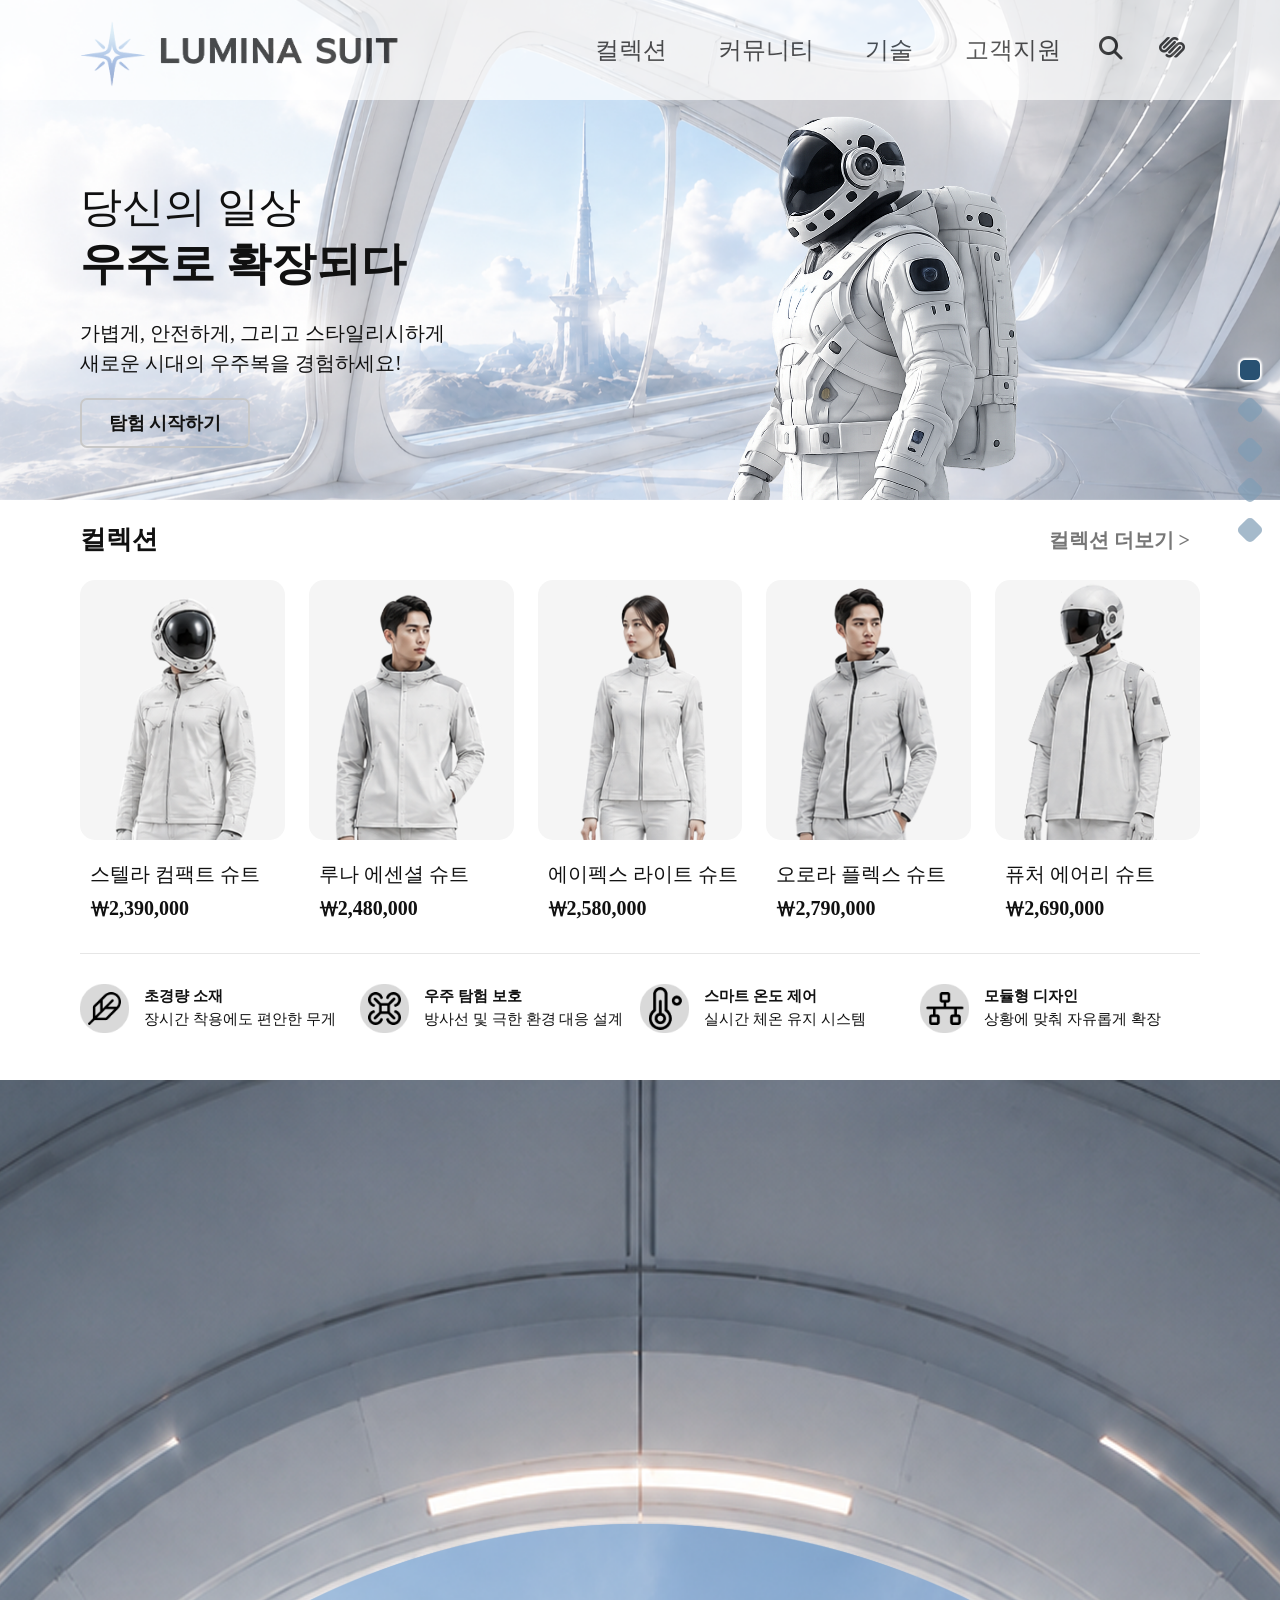
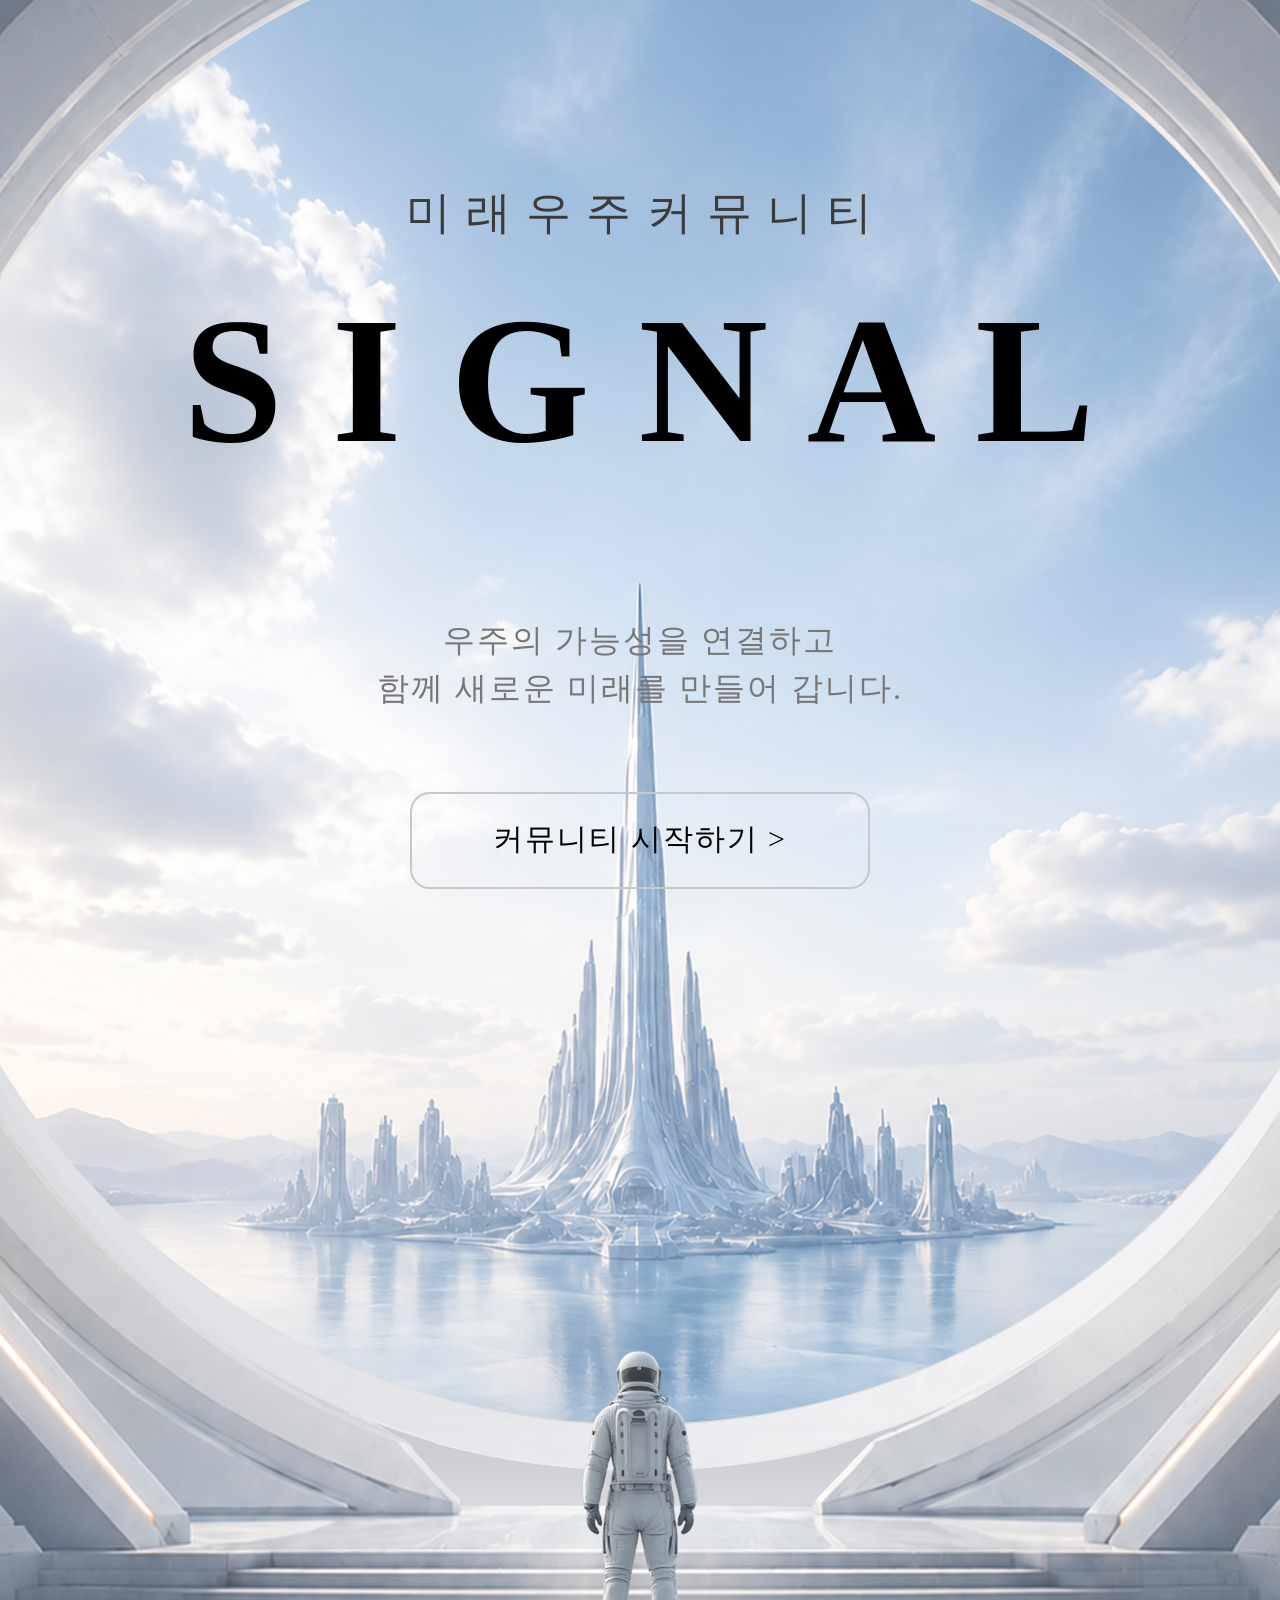
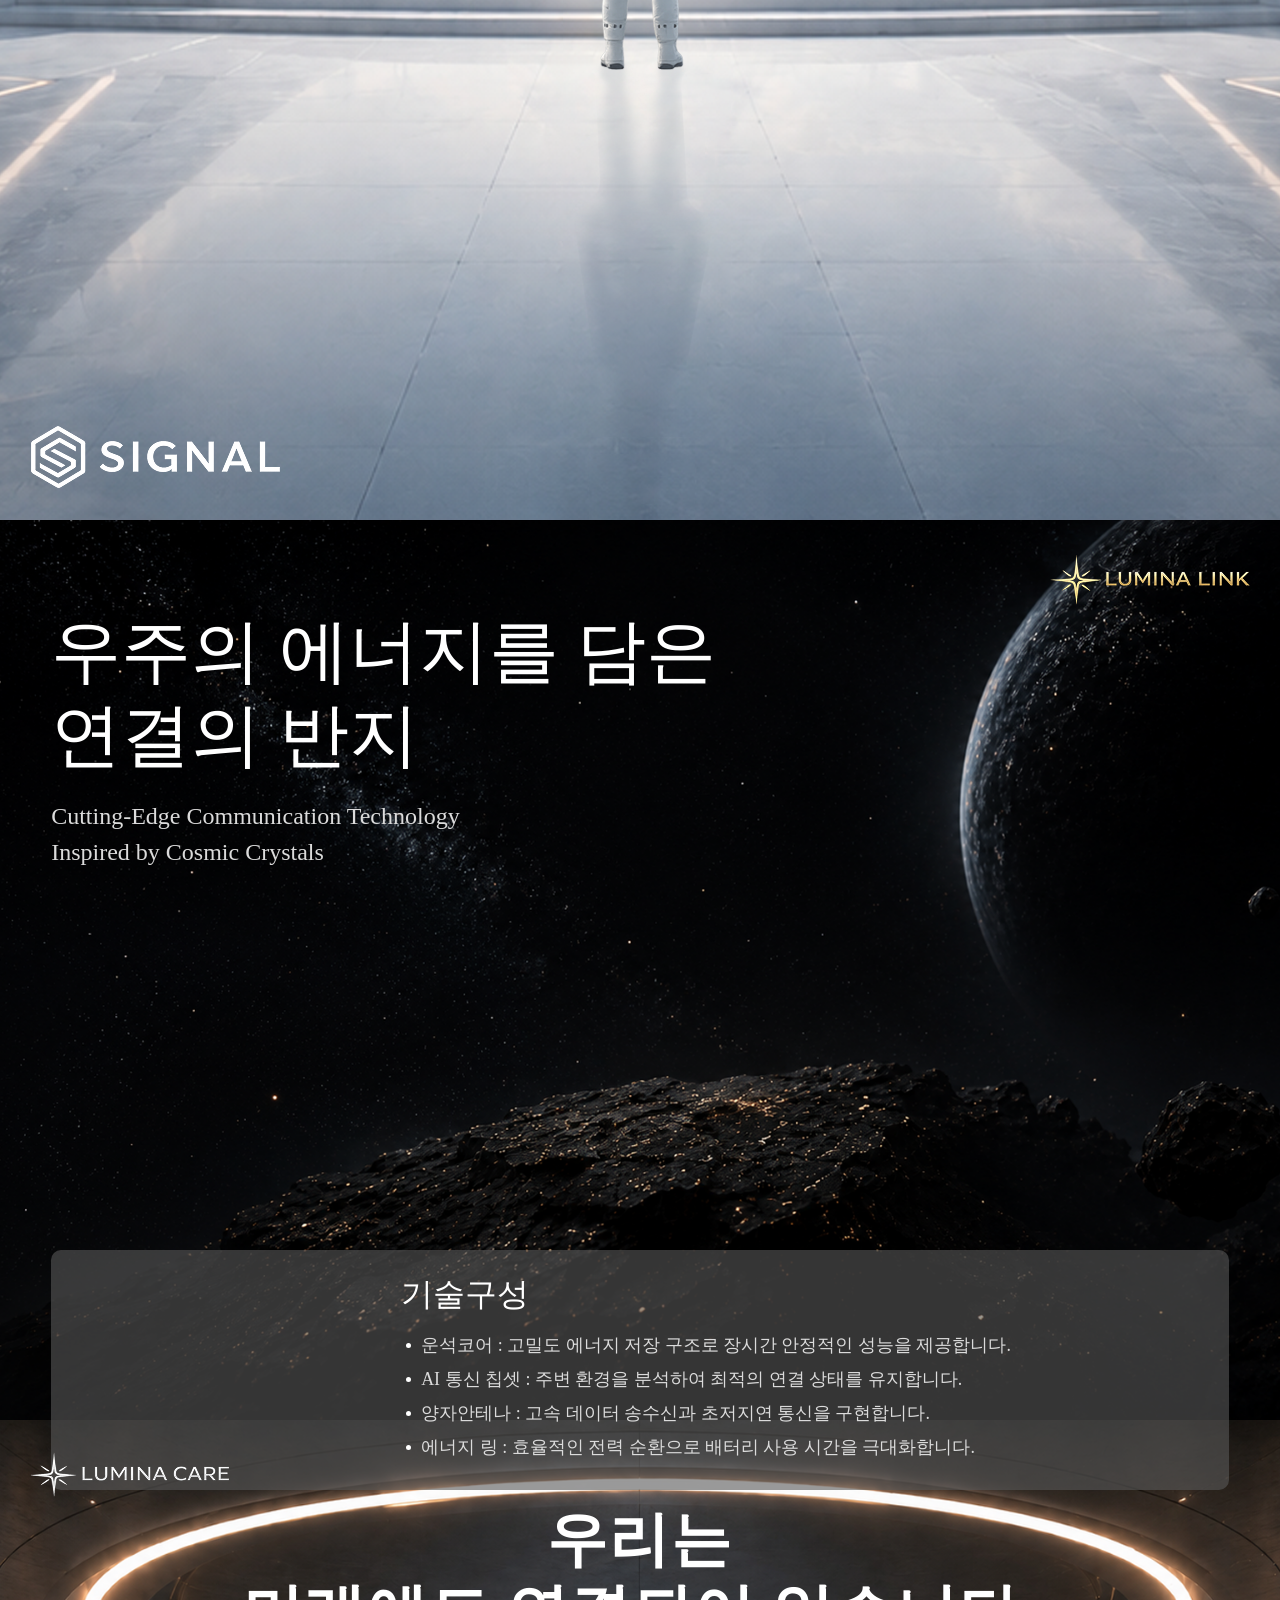
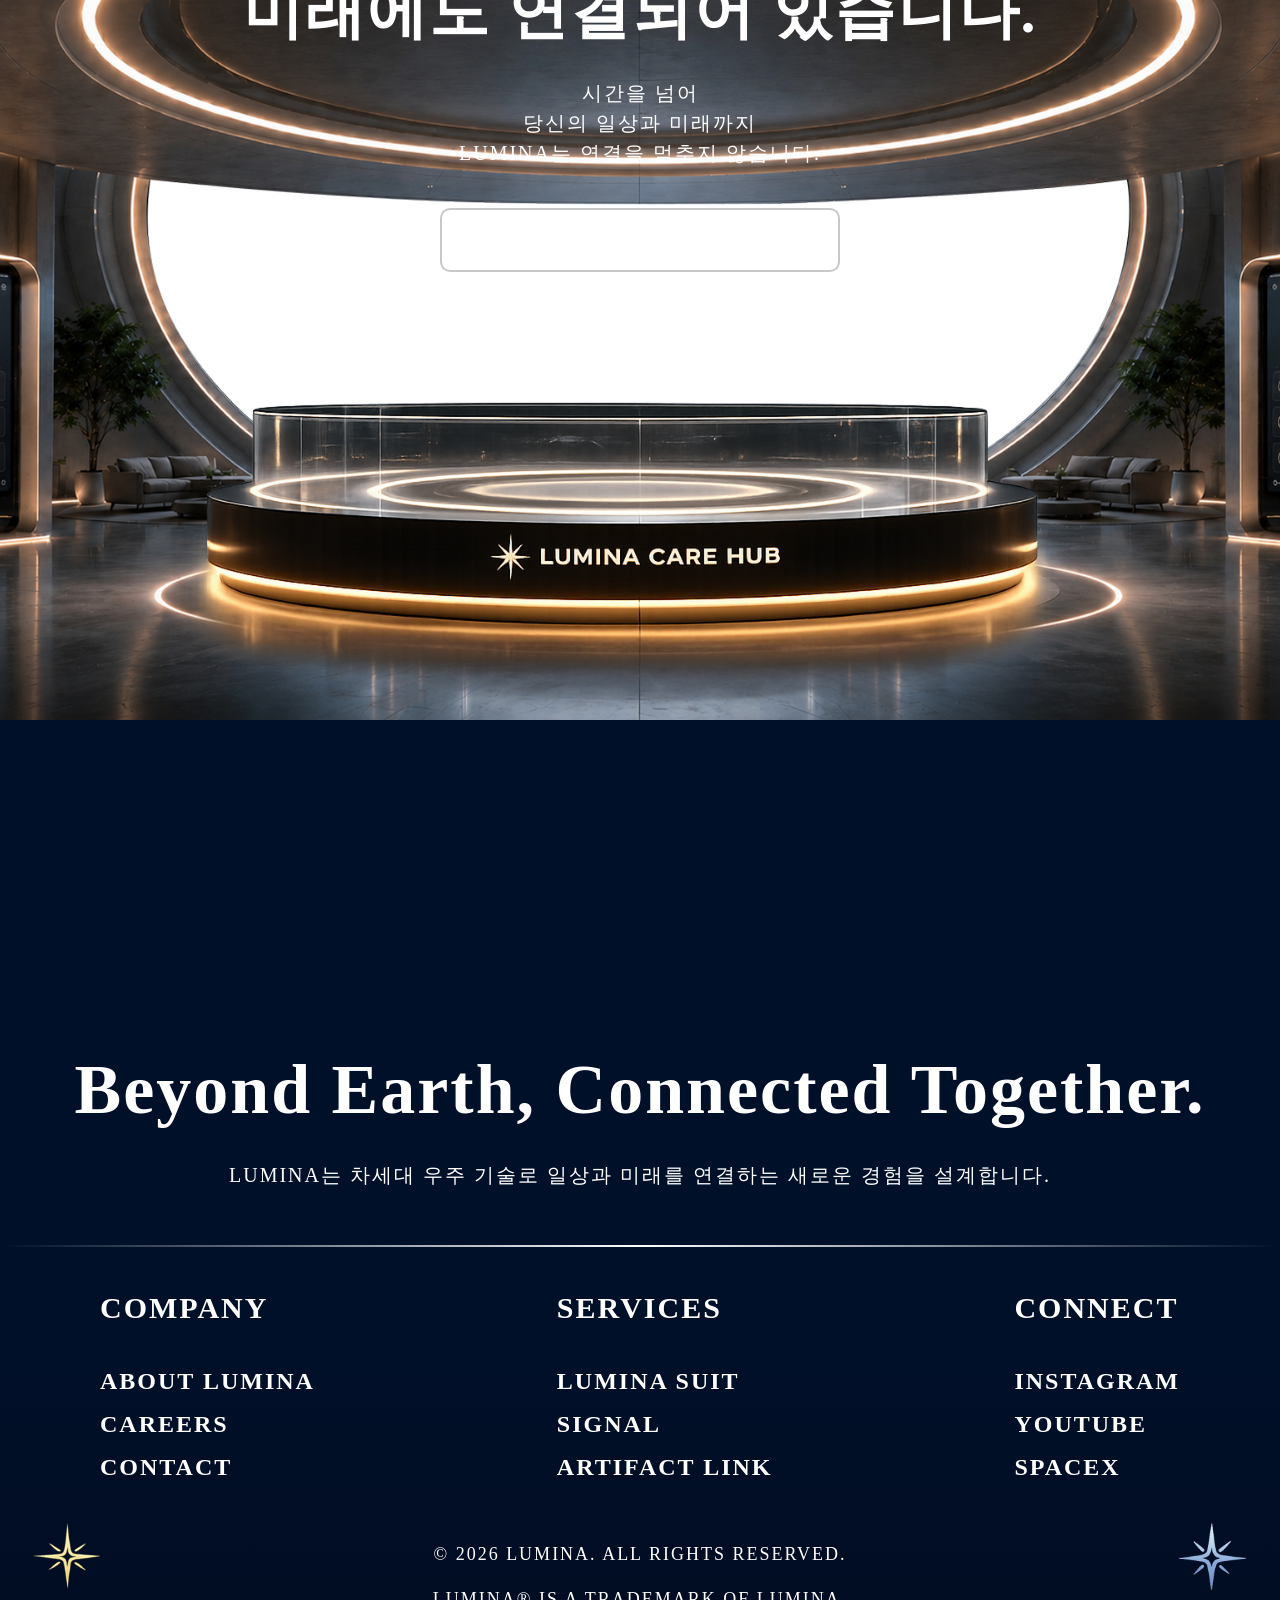
==== commit a43ce263: "Add files via upload" ====
--- a/index.html
+++ b/index.html
@@ -13,14 +13,14 @@
     <main id="MAIN">
         <div class="main_wrap">
             <div class="main_Bg">
-                <img src="./images/bg6_2.png" alt="배경이미지">
+                <img src="./images/bg6.png" alt="배경이미지">
             </div>
             <div id="skip">
-                <a href="#">LuminaSuit - click</a>
-                <a href="#">LuminaSignal - click</a>
-                <a href="#">LuminaLink - click</a>
-                <a href="#">LuminaCare - click</a>
-                <a href="#">Footer - click</a>
+                <a href="#luminaSuit">LuminaSuit - click</a>
+                <a href="#luminaSignal">LuminaSignal - click</a>
+                <a href="#luminaLink">LuminaLink - click</a>
+                <a href="#luminaCare">LuminaCare - click</a>
+                <a href="#footer">Footer - click</a>
             </div>
             <div id="dot">
                 <ul>
@@ -178,10 +178,10 @@
                             <span class="signal_desc">우주의 가능성을 연결하고
                                 <em>함께 새로운 미래를 만들어 갑니다.</em>
                             </span>
-                            <a href="./index2.html" class="signal_btn"><span>커뮤니티 시작하기 ></span></a>
+                            <a href="./index2.html" class="signal_btn" target="_blank"><span>커뮤니티 시작하기 ></span></a>
                         </div>
                         <div class="signal_logo">
-                            <a href="./index2.html" target="_blank">
+                            <a href="./index2.html">
                                 <img src="./images/logoSignal.png" alt="signal로고이미지">
                             </a>
                         </div>
@@ -190,7 +190,7 @@
                 <section id="luminaLink">
                     <div class="link_inner">
                         <div class="link_logo">
-                            <a href="#" target="_blank">
+                            <a href="index3.html">
                                 <img src="./images/logoLink.png" alt="링크로고이미지">
                             </a>
                         </div>
@@ -255,7 +255,7 @@
                 <section id="luminaCare">
                     <div class="care_inner">
                         <div class="care_logo">
-                            <a href="./index4.html" target="_blank">
+                            <a href="./index4.html">
                                 <img src="./images/logoCare.png" alt="signal로고이미지">
                             </a>
                         </div>
